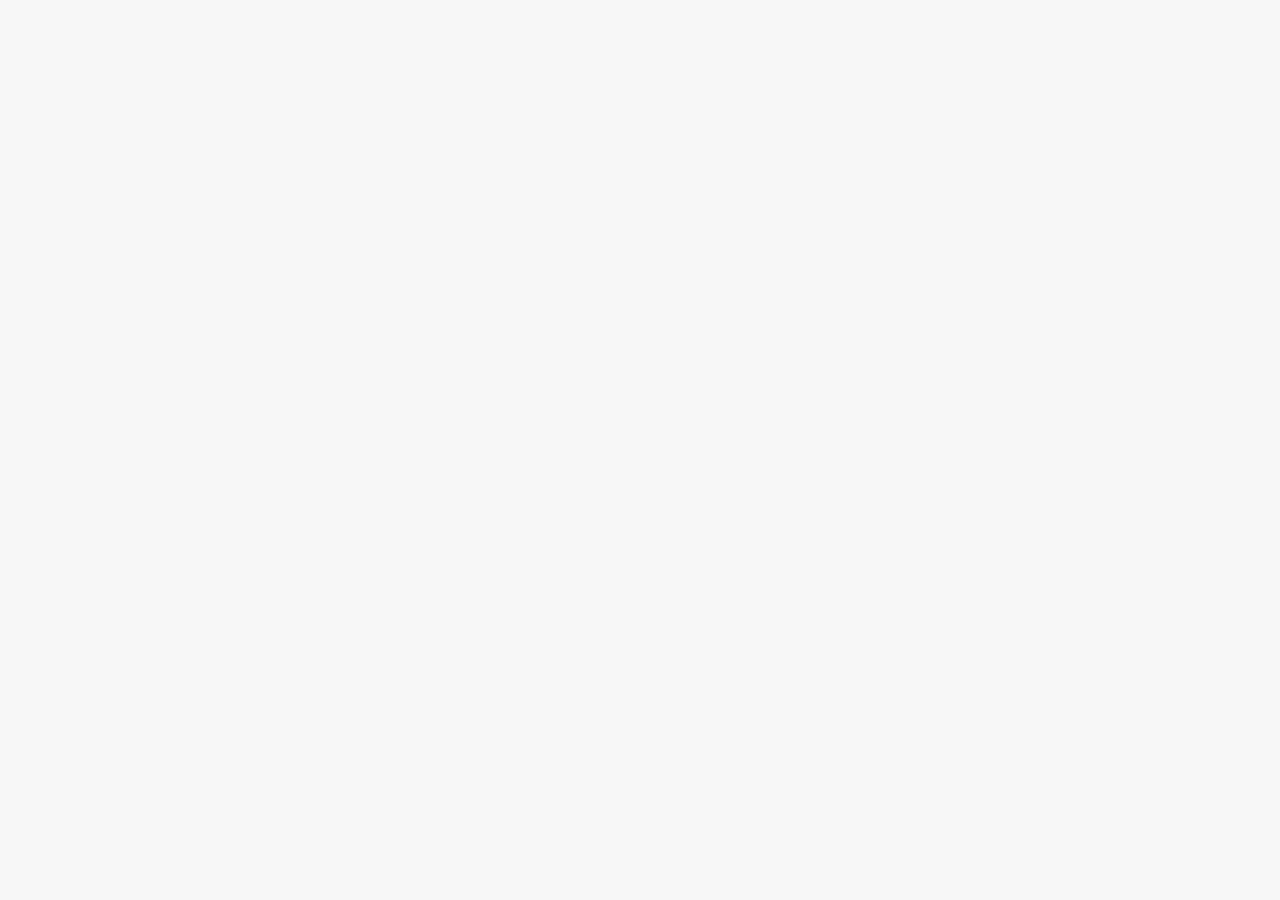
==== src/index.html @ e56fdf81 "architecture ready" ====
<!DOCTYPE html>
<html lang="en">
<head>
    <meta charset="UTF-8">
    <meta name="viewport" content="width=device-width, initial-scale=1.0">
    <title>Dino Enhanced</title>
    <link rel="stylesheet" href="styles/main.css">
</head>
<body>
    <div id="game-container">
        <!-- Main Game Canvas -->
        <canvas id="game-canvas"></canvas>

        <!-- UI Overlay -->
        <div id="ui-layer">
            <div id="score-container">
                <span id="score-label">HI <span id="hi-score">00000</span></span>
                <span id="current-score">00000</span>
            </div>

            <div id="native-ui-layer" class="native-ui">
                <div class="top-nav">
                    <a href="https://mail.google.com" class="nav-link">Gmail</a>
                    <a href="https://images.google.com" class="nav-link">Images</a>
                    <a href="https://myaccount.google.com/" class="profile-icon">
                        <span>R</span>
                    </a>
                </div>

                <div class="center-content">
                    <div class="logo">Google</div>
                    <form class="search-box" id="search-form" action="https://www.google.com/search" method="GET">
                        <div class="search-icon">
                            <svg focusable="false" xmlns="http://www.w3.org/2000/svg" viewBox="0 0 24 24"><path d="M15.5 14h-.79l-.28-.27A6.471 6.471 0 0 0 16 9.5 6.5 6.5 0 1 0 9.5 16c1.61 0 3.09-.59 4.23-1.57l.27.28v.79l5 4.99L20.49 19l-4.99-5zm-6 0C7.01 14 5 11.99 5 9.5S7.01 5 9.5 5 14 7.01 14 9.5 11.99 14 9.5 14z" fill="#9aa0a6"></path></svg>
                        </div>
                        <input type="text" name="q" id="search-input" autocomplete="off" placeholder="Search Google or type a URL">
                        <div class="mic-icon" title="Search by voice">
                            <svg focusable="false" viewBox="0 0 24 24" xmlns="http://www.w3.org/2000/svg"><path d="m12 15c1.66 0 3-1.31 3-2.97v-7.02c0-1.66-1.34-3.01-3-3.01s-3 1.34-3 3.01v7.02c0 1.66 1.34 2.97 3 2.97z" fill="#4285f4"></path><path d="m11 18.08h2v3.92h-2z" fill="#34a853"></path><path d="m7.05 16.87c-1.27-1.33-2.05-2.83-2.05-4.87h2c0 1.45.56 2.42 1.47 3.38v.32l-1.15 1.18z" fill="#f4b400"></path><path d="m12 16.93a4.97 5.25 0 0 1 -3.54 -1.55l-1.41 1.49c1.26 1.34 3.02 2.13 4.95 2.13 3.87 0 6.99-2.92 6.99-7h-1.99c0 2.92-2.24 4.93-5 4.93z" fill="#ea4335"></path></svg>
                        </div>
                        <div class="lens-icon" title="Search by image">
                            <svg focusable="false" viewBox="0 0 192 192" xmlns="http://www.w3.org/2000/svg"><rect fill="none" height="192" width="192"></rect><g><circle cx="144" cy="144" fill="#34a853" r="16"></circle><circle cx="96" cy="96" fill="#4285f4" r="24"></circle><path d="M60,112H48c-8.84,0-16-7.16-16-16V60h12v36c0,2.21,1.79,4,4,4h12V112z" fill="#ea4335"></path><path d="M144,48c8.84,0,16,7.16,16-16v32h-12V64c0-2.21-1.79-4-4-4h-32V48H144z" fill="#f4b400"></path><path d="M144,144h-32v12h32c8.84,0,16-7.16,16-16v-28h-12V144z" fill="#4285f4"></path><path d="M48,80H36V48c0-8.84,7.16-16,16-16h32v12H52c-2.21,0-4,1.79-4,4V80z" fill="#ea4335"></path></g></svg>
                        </div>
                    </form>
                    <div id="start-hint">Press <kbd>SPACE</kbd> to start the enhanced dino game</div>
                </div>
            </div>
            
            <div id="settings-button" title="Customize this page" class="customize-button">
                <svg xmlns="http://www.w3.org/2000/svg" viewBox="0 0 24 24" fill="currentColor"><path d="M3 17.25V21h3.75L17.81 9.94l-3.75-3.75L3 17.25zM20.71 7.04c.39-.39.39-1.02 0-1.41l-2.34-2.34c-.39-.39-1.02-.39-1.41 0l-1.83 1.83 3.75 3.75 1.83-1.83z"/></svg>
            </div>

            <div id="settings-panel" class="overlay-panel hidden">
                <h2>Settings</h2>
                <div class="setting-row">
                    <label>Theme</label>
                    <select id="theme-select">
                        <option value="classic">Classic</option>
                        <option value="cyberpunk">Cyberpunk</option>
                        <option value="nature">Nature</option>
                        <option value="space">Space</option>
                        <option value="dark">Dark</option>
                    </select>
                </div>
                <div class="setting-row">
                    <label>Particles</label>
                    <input type="checkbox" id="toggle-particles" checked>
                </div>
                <div class="setting-row">
                    <label>Music/SFX</label>
                    <input type="checkbox" id="toggle-audio" checked>
                </div>
                <div class="setting-row">
                    <label>Show FPS</label>
                    <input type="checkbox" id="toggle-fps">
                </div>
                <button id="close-settings">Close</button>
            </div>

            <div id="fps-counter" class="hidden">FPS: <span>60</span></div>
        </div>
    </div>

    <!-- Application Bootstrap -->
    <script type="module" src="main.js"></script>
</body>
</html>
---- src/styles/main.css ----
/* src/styles/main.css */
@import url('https://fonts.googleapis.com/css2?family=Inter:wght@400;600;900&display=swap');

:root {
    --bg-color: #f7f7f7;
    --text-color: #535353;
    --accent-color: #535353;
    --panel-bg: rgba(255, 255, 255, 0.8);
    --panel-border: rgba(200, 200, 200, 0.3);
}

* {
    box-sizing: border-box;
    margin: 0;
    padding: 0;
}

body {
    font-family: 'Inter', sans-serif;
    background-color: var(--bg-color);
    color: var(--text-color);
    overflow: hidden; /* Prevent scrolling */
    opacity: 0;
    transition: opacity 0.3s ease, background-color 0.5s ease, color 0.5s ease;
}

#game-container {
    position: relative;
    width: 100vw;
    height: 100vh;
    display: flex;
    justify-content: center;
    align-items: center;
}

canvas {
    position: absolute;
    top: 0;
    left: 0;
    width: 100%;
    height: 100%;
    display: block;
    z-index: 1;
    transition: filter 0.5s ease;
}

#game-canvas.blurred {
    filter: blur(6px);
}

#ui-layer {
    position: absolute;
    top: 0;
    left: 0;
    width: 100%;
    height: 100%;
    z-index: 10;
    pointer-events: none; /* Let clicks pass through to canvas when appropriate */
}

#score-container {
    position: absolute;
    top: 20px;
    right: 30px;
    font-size: 24px;
    font-weight: 600;
    letter-spacing: 2px;
    pointer-events: none;
    transition: opacity 0.3s ease;
}

#score-container.hidden {
    opacity: 0;
}

#score-label {
    margin-right: 15px;
    opacity: 0.7;
}

.overlay-panel {
    position: absolute;
    top: 50%;
    left: 50%;
    transform: translate(-50%, -50%);
    background: var(--panel-bg);
    backdrop-filter: blur(10px);
    -webkit-backdrop-filter: blur(10px);
    border: 1px solid var(--panel-border);
    border-radius: 16px;
    padding: 40px;
    text-align: center;
    pointer-events: auto;
    box-shadow: 0 10px 30px rgba(0, 0, 0, 0.1);
}

.overlay-panel.hidden {
    opacity: 0;
    pointer-events: none;
    transform: translate(-50%, -45%);
}

#start-hint {
    margin-top: 30px;
    font-size: 15px;
    opacity: 0.7;
    pointer-events: auto;
    color: var(--text-color);
}

kbd {
    display: inline-block;
    padding: 5px 10px;
    font-family: monospace;
    font-size: 16px;
    background: rgba(0, 0, 0, 0.05);
    border: 1px solid rgba(0, 0, 0, 0.1);
    border-radius: 6px;
    margin: 0 5px;
    box-shadow: 0 2px 0 rgba(0, 0, 0, 0.1);
}

/* Native UI Styles */
.native-ui {
    position: absolute;
    top: 0;
    left: 0;
    width: 100%;
    height: 100%;
    pointer-events: none;
    display: flex;
    flex-direction: column;
    align-items: center;
    justify-content: center;
    transition: opacity 0.3s ease;
    z-index: 5;
}

.native-ui.hidden {
    opacity: 0;
    pointer-events: none;
}

.top-nav {
    position: absolute;
    top: 20px;
    right: 20px;
    display: flex;
    align-items: center;
    gap: 15px;
    pointer-events: auto;
}

.nav-link {
    text-decoration: none;
    color: var(--text-color);
    font-size: 13px;
}

.nav-link:hover {
    text-decoration: underline;
}

.icon-link svg {
    width: 24px;
    height: 24px;
    fill: var(--text-color);
    opacity: 0.8;
}

.icon-link:hover svg {
    opacity: 1;
}

.profile-icon {
    width: 32px;
    height: 32px;
    background: #007bff;
    color: white;
    border-radius: 50%;
    display: flex;
    justify-content: center;
    align-items: center;
    text-decoration: none;
    font-weight: bold;
    font-size: 14px;
}

.center-content {
    display: flex;
    flex-direction: column;
    align-items: center;
    pointer-events: auto;
}

.logo {
    font-family: 'Product Sans', 'Inter', sans-serif;
    font-size: 88px;
    font-weight: 500;
    letter-spacing: -2px;
    margin-bottom: 30px;
    color: var(--text-color);
}

.search-box {
    display: flex;
    align-items: center;
    background: var(--panel-bg);
    border: 1px solid var(--panel-border);
    border-radius: 24px;
    width: 580px;
    height: 48px;
    padding: 0 15px;
    box-shadow: 0 1px 6px rgba(32, 33, 36, 0.1);
    transition: box-shadow 0.2s, background 0.2s;
}

.search-box:hover, .search-box:focus-within {
    box-shadow: 0 1px 6px rgba(32, 33, 36, 0.28);
    background: var(--panel-bg);
}

#search-input {
    flex-grow: 1;
    border: none;
    background: transparent;
    outline: none;
    font-size: 16px;
    padding: 0 10px;
    color: var(--text-color);
}

.search-icon svg {
    width: 20px;
    height: 20px;
    margin-top: 4px;
}

.mic-icon svg, .lens-icon svg {
    width: 24px;
    height: 24px;
    cursor: pointer;
    margin-left: 15px;
}

.customize-button {
    position: absolute;
    bottom: 20px;
    right: 20px;
    width: 36px;
    height: 36px;
    background: var(--panel-bg);
    border: 1px solid var(--panel-border);
    border-radius: 50%;
    display: flex;
    justify-content: center;
    align-items: center;
    cursor: pointer;
    pointer-events: auto;
    transition: transform 0.2s, background 0.2s;
    z-index: 10;
}

.customize-button svg {
    width: 18px;
    height: 18px;
    fill: var(--text-color);
}

.customize-button:hover {
    background: var(--bg-color);
    transform: scale(1.1);
}

#settings-panel.overlay-panel {
    min-width: 300px;
    top: auto;
    left: auto;
    bottom: 70px;
    right: 20px;
    transform: none;
    transform-origin: bottom right;
}

#settings-panel.overlay-panel.hidden {
    transform: scale(0.9);
}

#settings-panel h2 {
    margin-bottom: 20px;
}

.setting-row {
    display: flex;
    justify-content: space-between;
    align-items: center;
    margin-bottom: 15px;
    font-size: 16px;
}

select, button {
    padding: 8px 12px;
    font-family: inherit;
    font-size: 14px;
    border-radius: 6px;
    border: 1px solid var(--panel-border);
    background: rgba(255, 255, 255, 0.5);
    cursor: pointer;
}

button {
    margin-top: 15px;
    width: 100%;
    font-weight: 600;
    background: var(--text-color);
    color: var(--bg-color);
    border: none;
    transition: transform 0.1s;
}

button:active {
    transform: scale(0.98);
}

#fps-counter {
    position: absolute;
    top: 20px;
    left: 20px;
    font-family: monospace;
    font-size: 14px;
    font-weight: bold;
    color: var(--text-color);
    background: var(--panel-bg);
    padding: 6px 10px;
    border-radius: 6px;
    border: 1px solid var(--panel-border);
    box-shadow: 0 2px 8px rgba(0, 0, 0, 0.1);
    z-index: 20;
    pointer-events: auto;
}

#fps-counter.hidden {
    display: none;
}
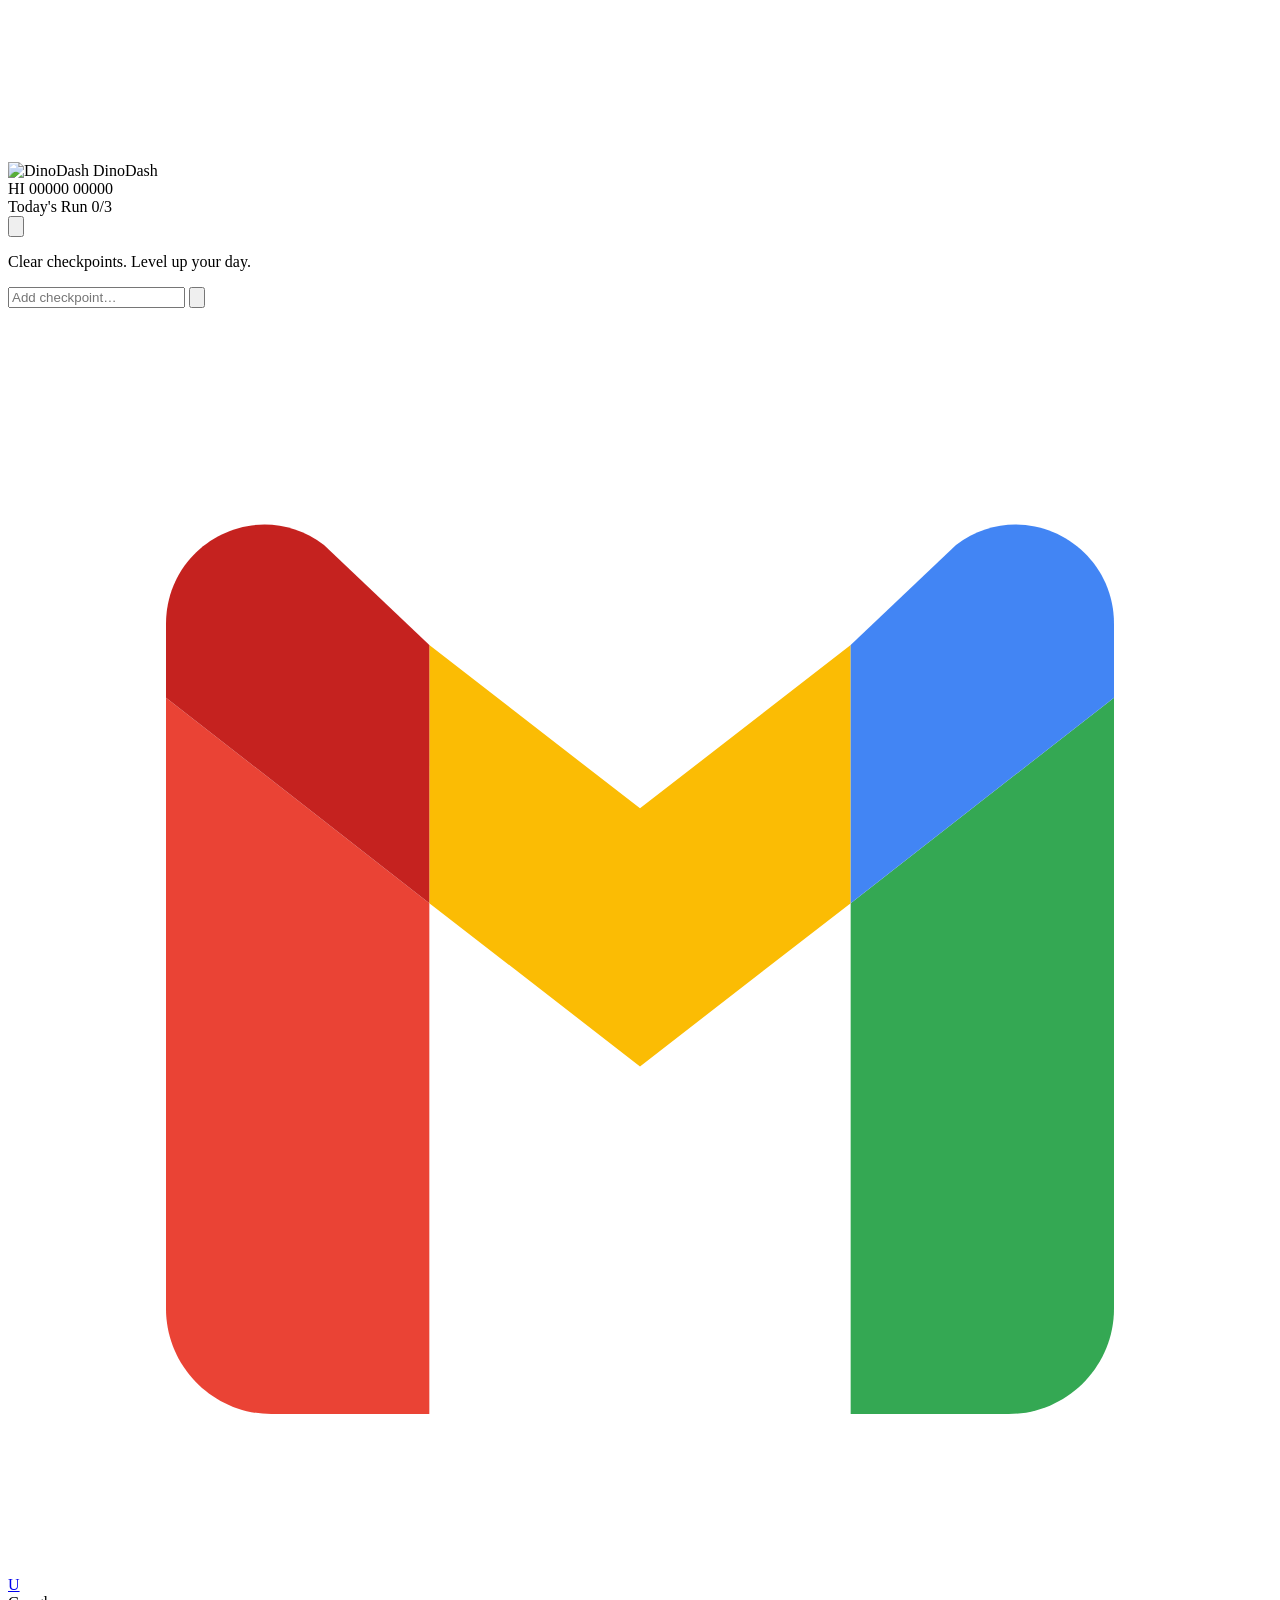
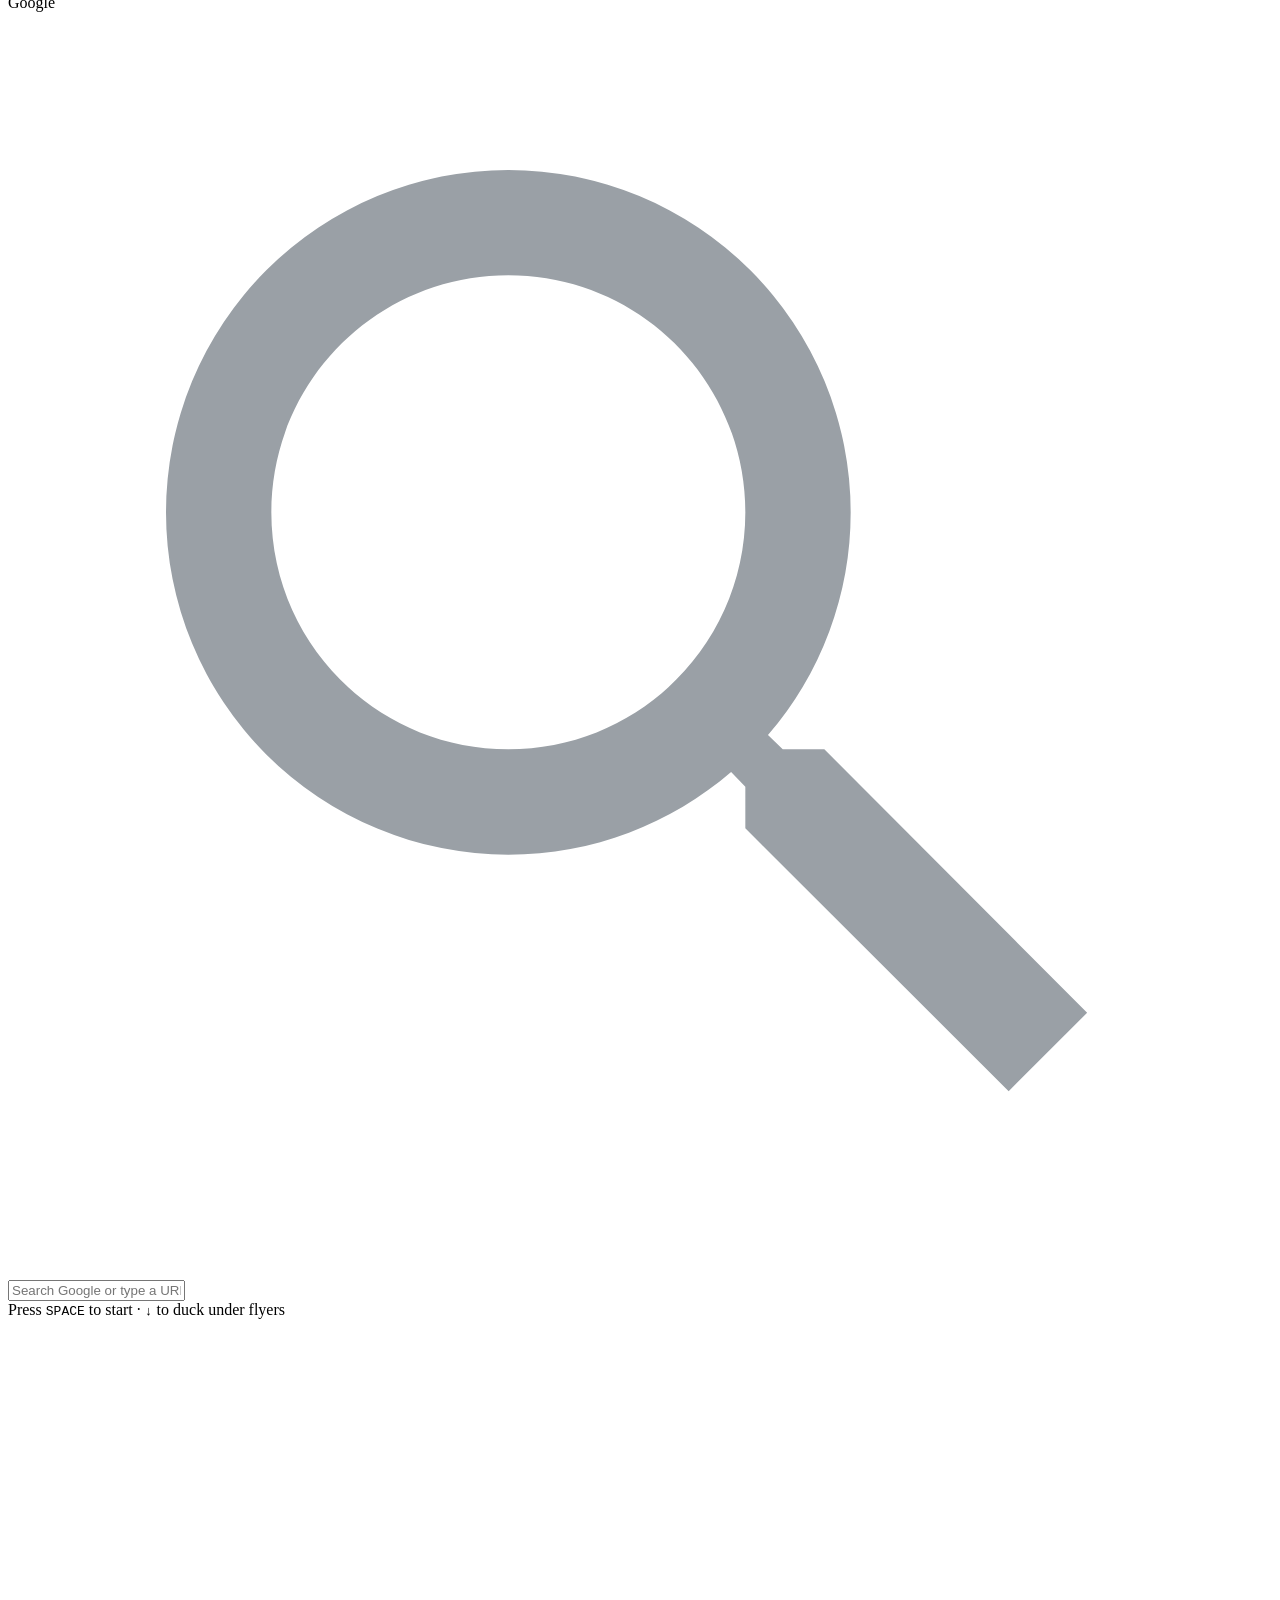
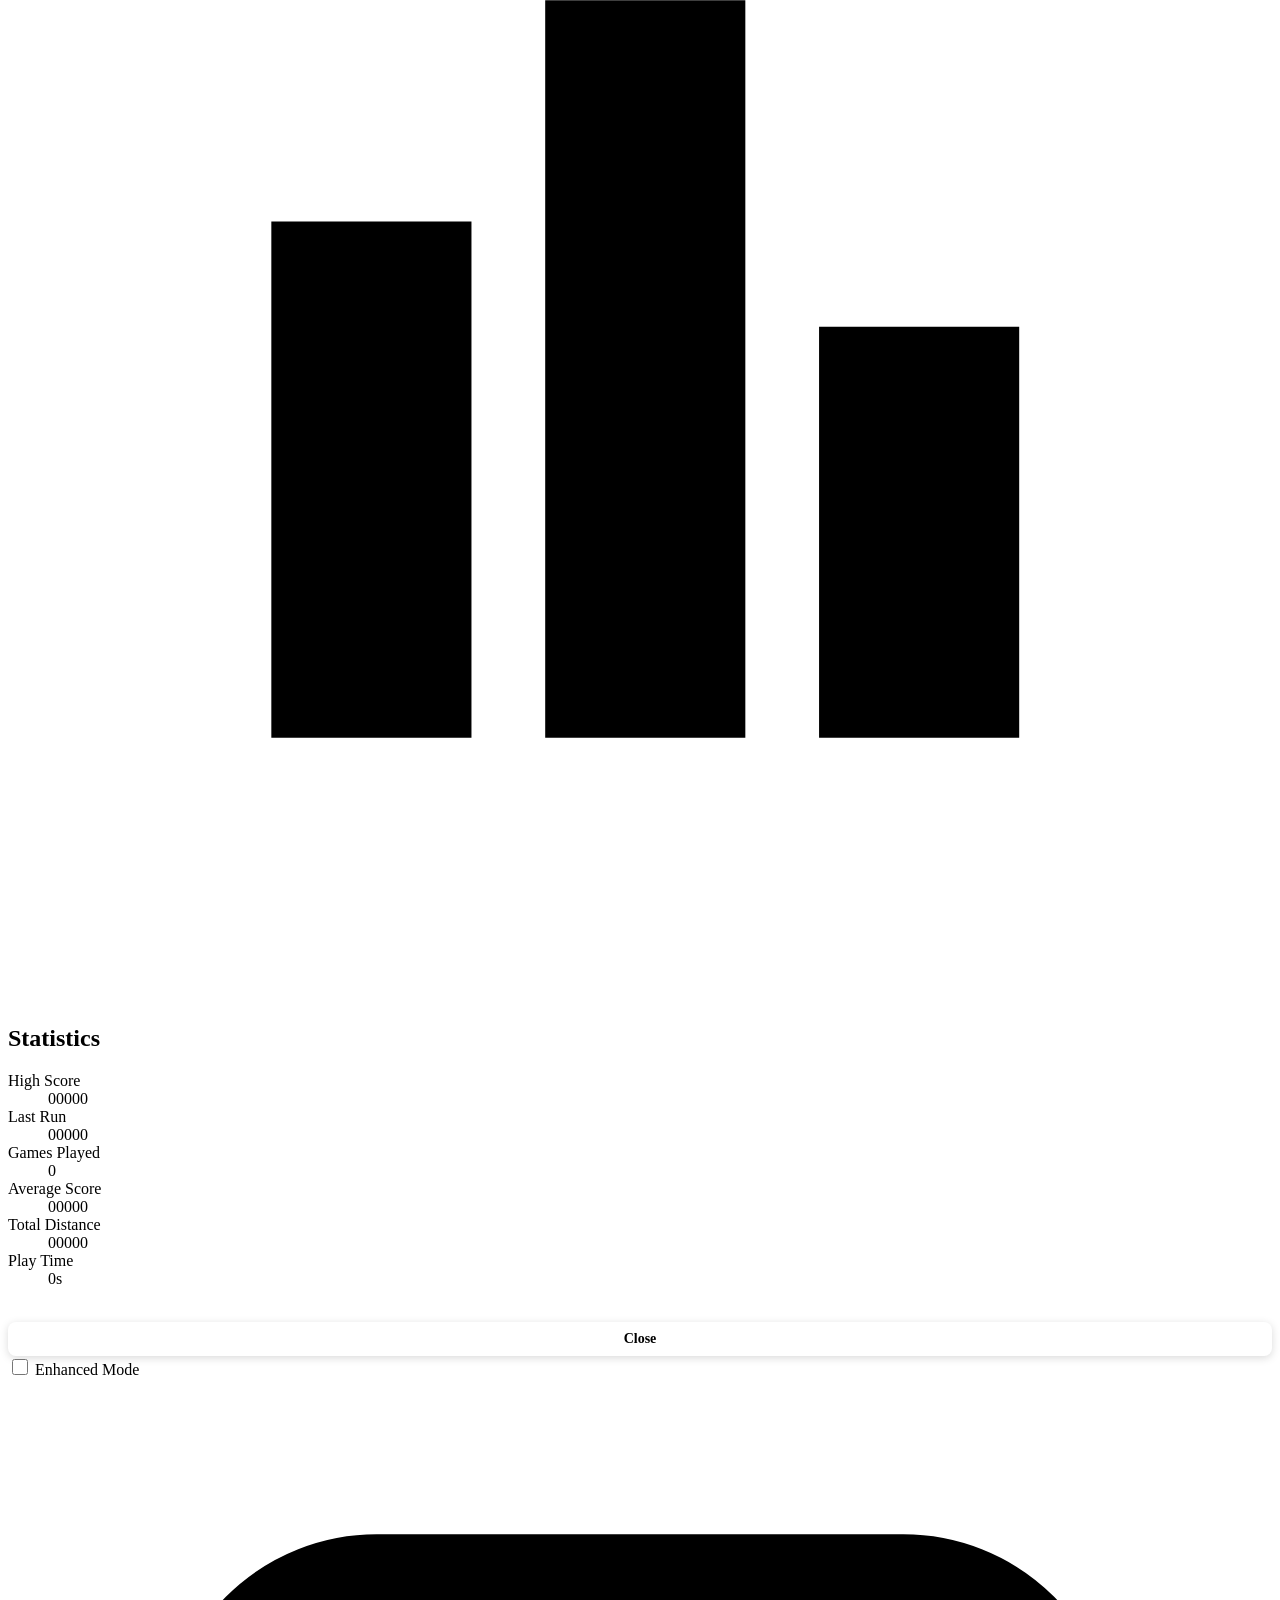
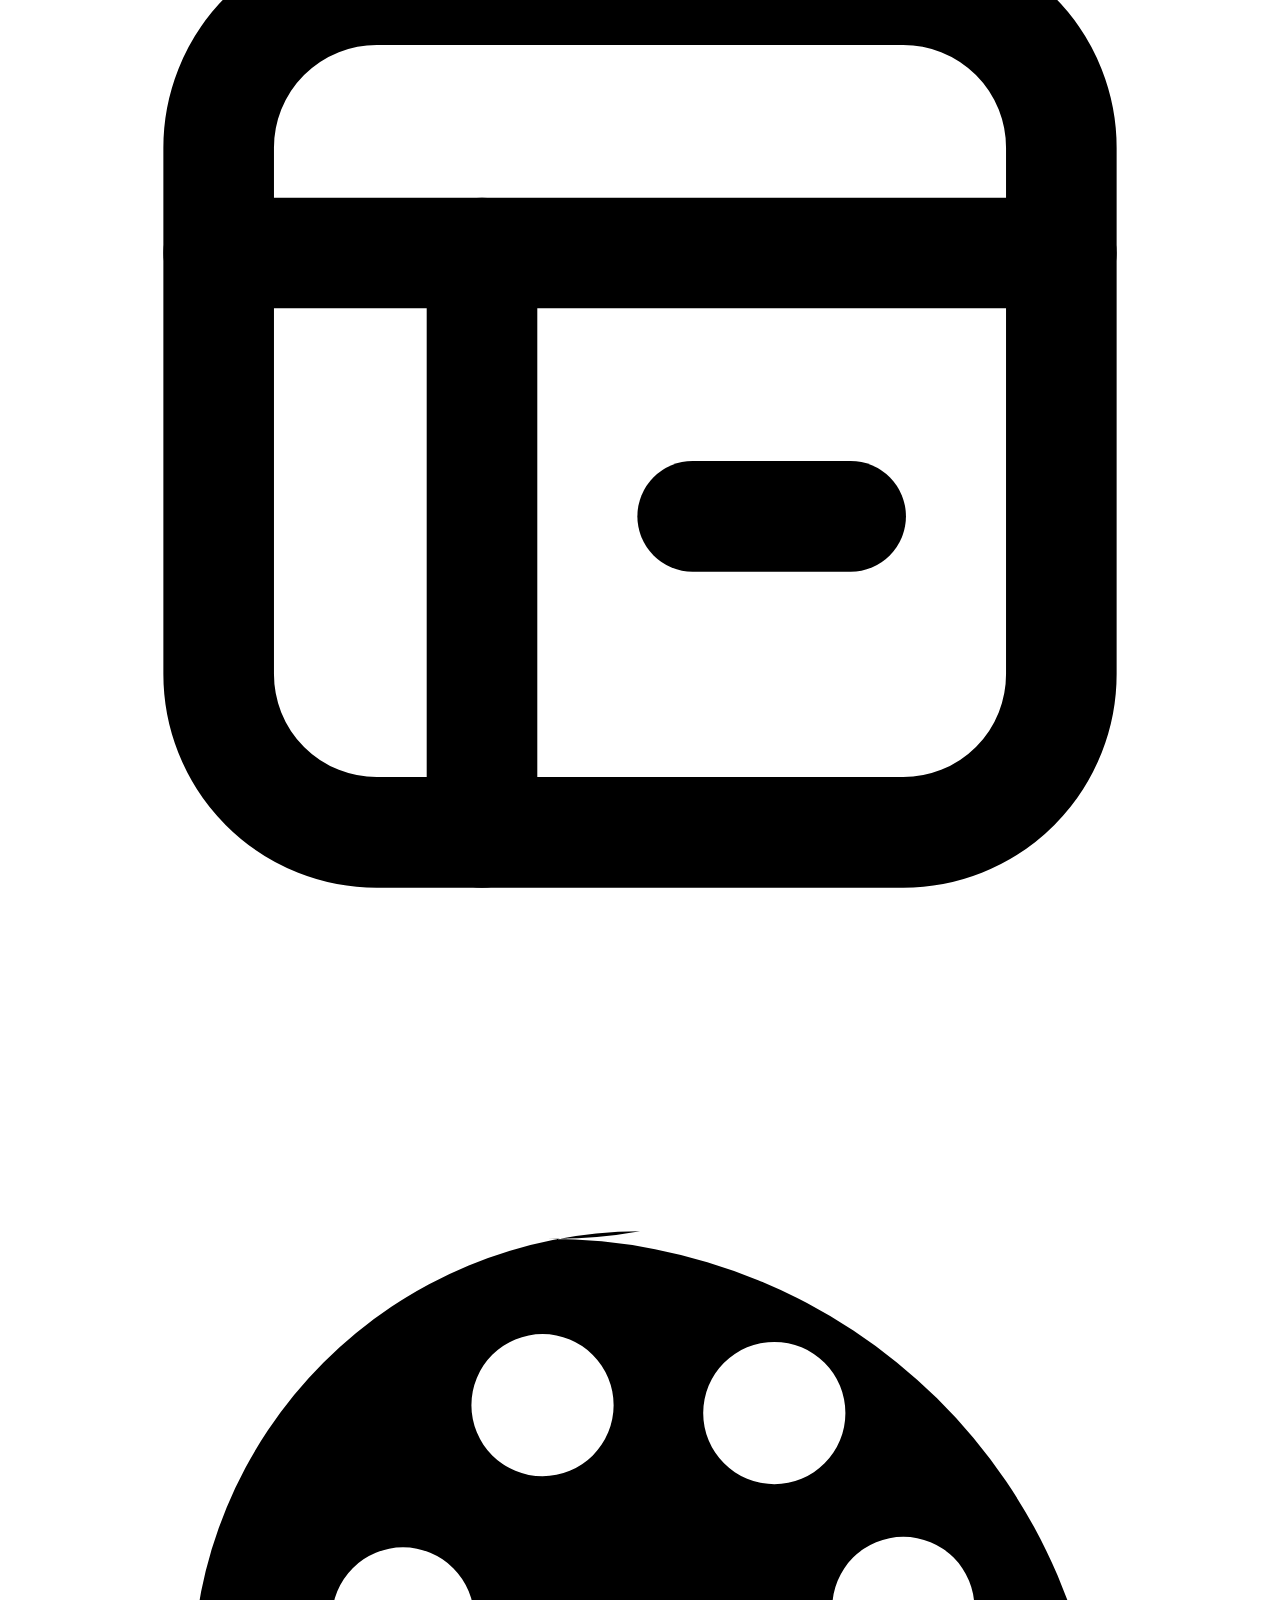
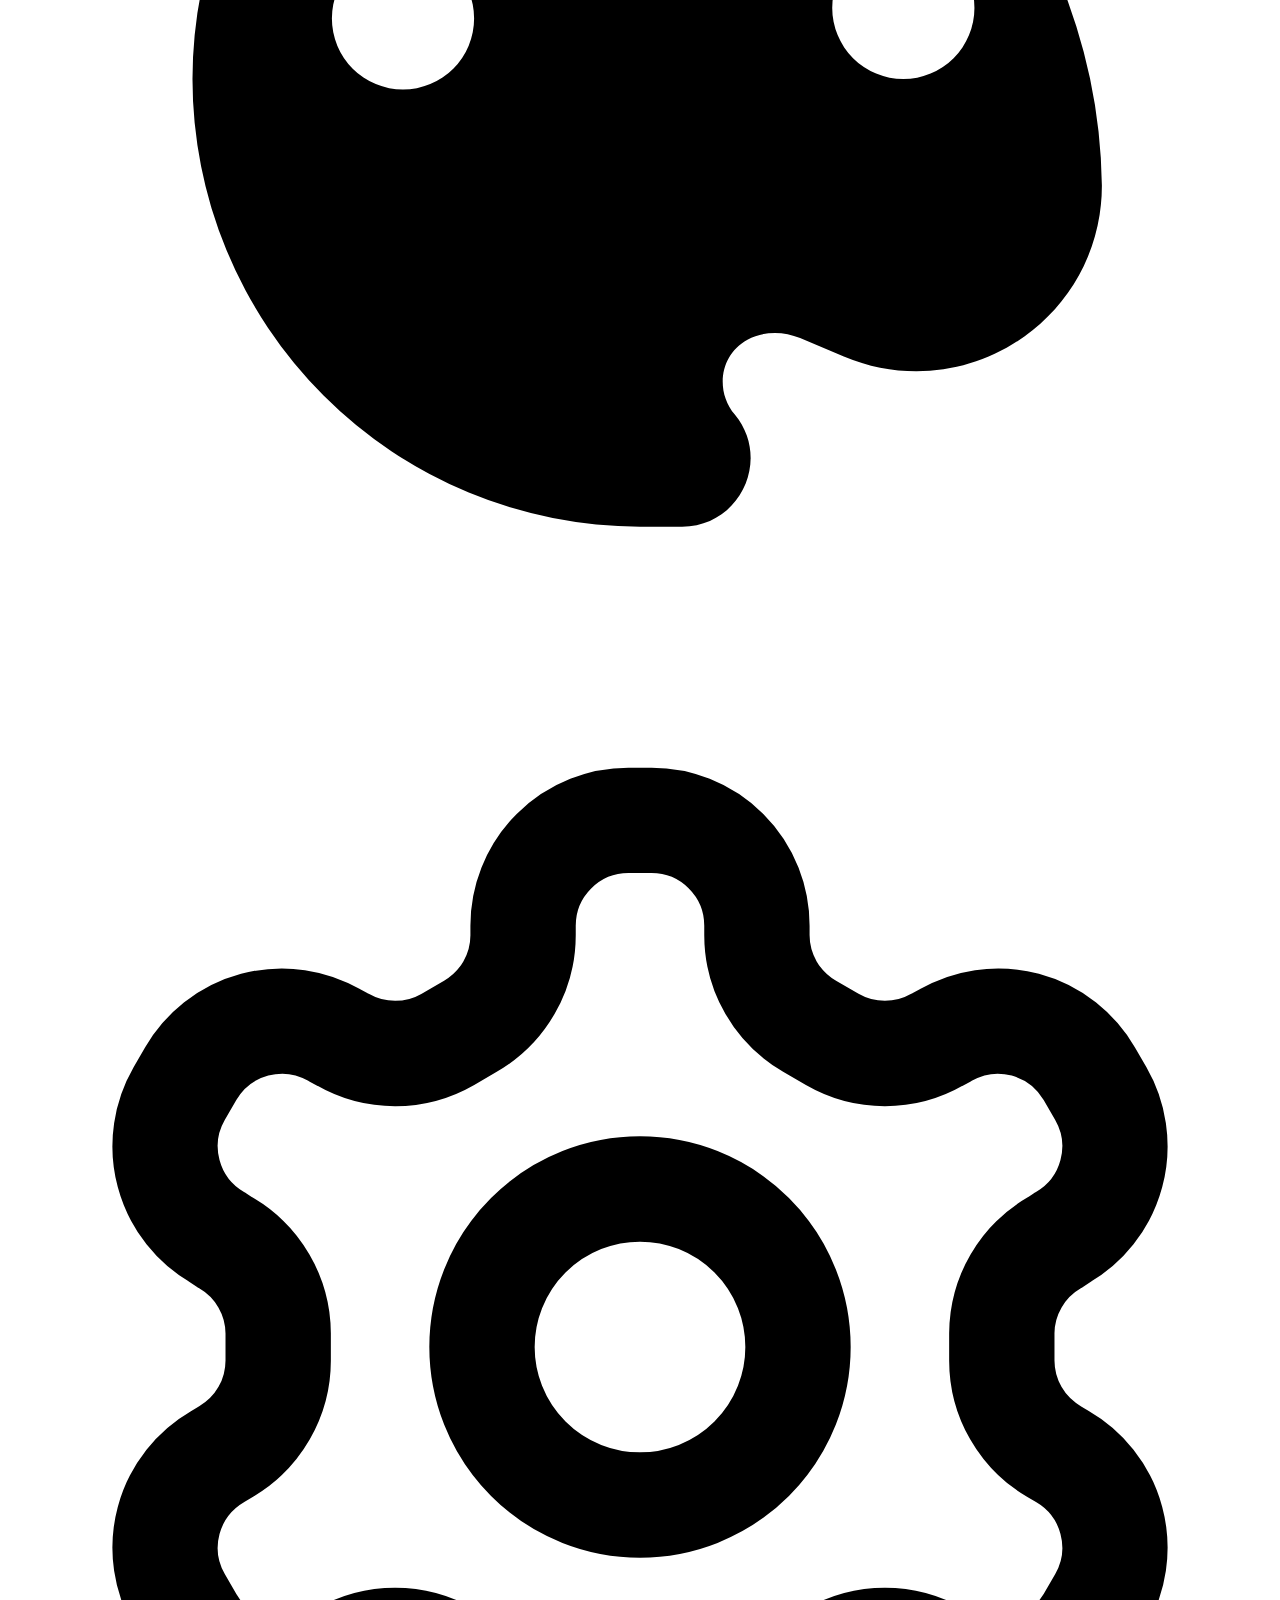
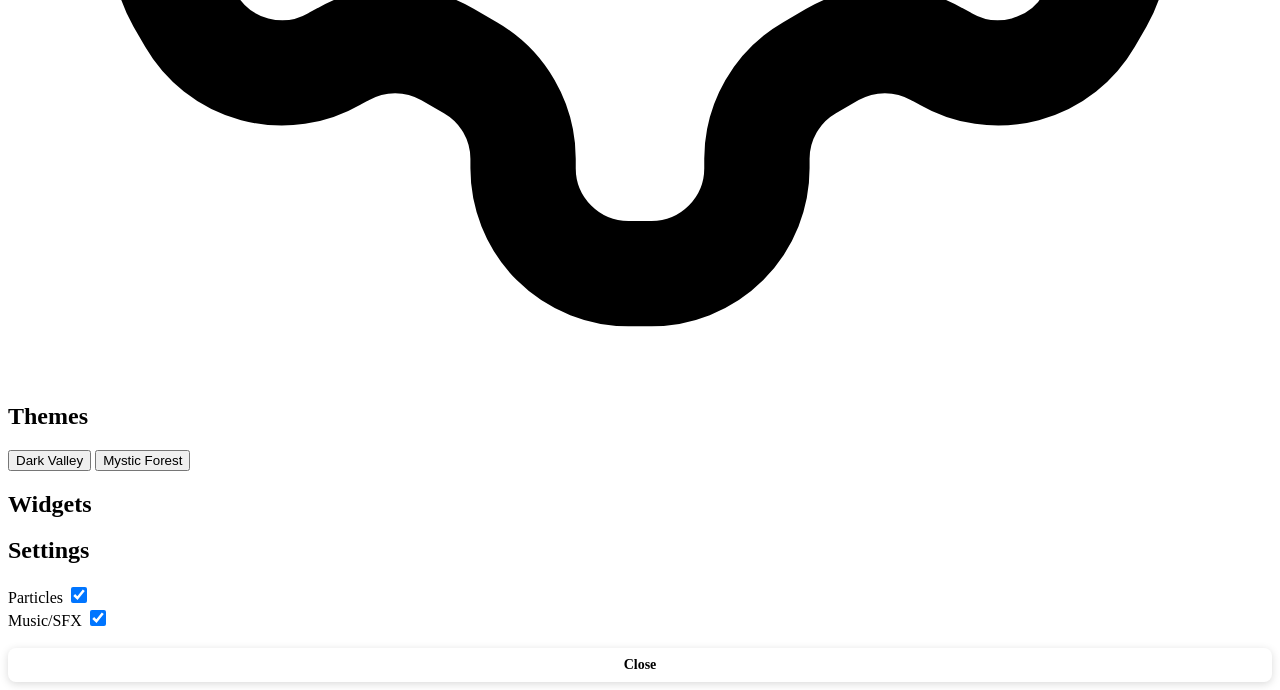
==== commit ee552cea: "favourite link widget added" ====
--- a/src/index.html
+++ b/src/index.html
@@ -3,27 +3,72 @@
 <head>
     <meta charset="UTF-8">
     <meta name="viewport" content="width=device-width, initial-scale=1.0">
-    <title>Dino Enhanced</title>
+    <title>New Tab</title>
+    <link rel="icon" type="image/webp" href="../assets/brand/logo-dark.webp">
     <link rel="stylesheet" href="styles/main.css">
 </head>
-<body>
+<body data-theme="dark">
     <div id="game-container">
         <!-- Main Game Canvas -->
         <canvas id="game-canvas"></canvas>
 
         <!-- UI Overlay -->
         <div id="ui-layer">
+            <div id="newtab-brand" class="newtab-brand" aria-label="DinoDash">
+                <img class="newtab-brand__logo brand-logo"
+                    src="../assets/brand/logo-dark.webp"
+                    alt="DinoDash" width="32" height="32" decoding="async">
+                <span class="newtab-brand__text">DinoDash</span>
+            </div>
+
             <div id="score-container">
                 <span id="score-label">HI <span id="hi-score">00000</span></span>
                 <span id="current-score">00000</span>
             </div>
 
+            <aside id="daily-quests-widget" class="daily-quests" data-widget="dailyQuests" aria-label="Today's Run">
+                <header class="daily-quests__header">
+                    <div class="daily-quests__heading">
+                        <span class="daily-quests__title">Today's Run</span>
+                        <span class="daily-quests__progress" id="quests-progress">0/3</span>
+                    </div>
+                    <button type="button" id="quests-collapse-toggle" class="daily-quests__collapse" data-tooltip="Collapse run" aria-expanded="true" aria-controls="daily-quests-body">
+                        <svg class="daily-quests__chevron" xmlns="http://www.w3.org/2000/svg" viewBox="0 0 24 24" fill="none" stroke="currentColor" stroke-width="2.25" stroke-linecap="round" stroke-linejoin="round" aria-hidden="true">
+                            <polyline points="6 9 12 15 18 9"/>
+                        </svg>
+                    </button>
+                </header>
+                <div id="daily-quests-body" class="daily-quests__body">
+                    <div class="daily-quests__track" aria-hidden="true">
+                        <div class="daily-quests__track-fill" id="quests-xp-fill"></div>
+                    </div>
+                    <p class="daily-quests__tagline">Clear checkpoints. Level up your day.</p>
+                    <ul id="quests-list" class="daily-quests__list"></ul>
+                    <form id="quests-add-form" class="daily-quests__add">
+                        <input type="text" id="quests-add-input" class="daily-quests__input" placeholder="Add checkpoint…" maxlength="64" autocomplete="off">
+                        <button type="submit" class="daily-quests__add-btn" data-tooltip="Add checkpoint" aria-label="Add checkpoint">
+                            <svg xmlns="http://www.w3.org/2000/svg" viewBox="0 0 24 24" fill="none" stroke="currentColor" stroke-width="2.25" stroke-linecap="round" aria-hidden="true">
+                                <line x1="12" y1="5" x2="12" y2="19"/>
+                                <line x1="5" y1="12" x2="19" y2="12"/>
+                            </svg>
+                        </button>
+                    </form>
+                </div>
+            </aside>
+
             <div id="native-ui-layer" class="native-ui">
                 <div class="top-nav">
-                    <a href="https://mail.google.com" class="nav-link">Gmail</a>
-                    <a href="https://images.google.com" class="nav-link">Images</a>
-                    <a href="https://myaccount.google.com/" class="profile-icon">
-                        <span>R</span>
+                    <a href="https://mail.google.com" class="nav-link nav-link--icon" aria-label="Gmail" data-tooltip="Gmail">
+                        <svg class="gmail-icon" xmlns="http://www.w3.org/2000/svg" viewBox="0 0 48 48" aria-hidden="true">
+                            <path fill="#ea4335" d="M6 14.8V38c0 2.2 1.8 4 4 4h6V22.6L6 14.8z"/>
+                            <path fill="#34a853" d="M32 42h6c2.2 0 4-1.8 4-4V14.8l-10 7.8V42z"/>
+                            <path fill="#fbbc04" d="M32 22.6 24 28.8 16 22.6v-9.8l8 6.2 8-6.2v9.8z"/>
+                            <path fill="#4285f4" d="M42 14.8V12c0-3.1-3.5-4.9-6-3l-4 3.8v9.8l10-7.8z"/>
+                            <path fill="#c5221f" d="M6 14.8V12c0-3.1 3.5-4.9 6-3l4 3.8v9.8L6 14.8z"/>
+                        </svg>
+                    </a>
+                    <a href="https://myaccount.google.com/" id="profile-icon" class="profile-icon" aria-label="User profile" data-tooltip="User">
+                        <span id="profile-initial">U</span>
                     </a>
                 </div>
 
@@ -34,33 +79,145 @@
                             <svg focusable="false" xmlns="http://www.w3.org/2000/svg" viewBox="0 0 24 24"><path d="M15.5 14h-.79l-.28-.27A6.471 6.471 0 0 0 16 9.5 6.5 6.5 0 1 0 9.5 16c1.61 0 3.09-.59 4.23-1.57l.27.28v.79l5 4.99L20.49 19l-4.99-5zm-6 0C7.01 14 5 11.99 5 9.5S7.01 5 9.5 5 14 7.01 14 9.5 11.99 14 9.5 14z" fill="#9aa0a6"></path></svg>
                         </div>
                         <input type="text" name="q" id="search-input" autocomplete="off" placeholder="Search Google or type a URL">
-                        <div class="mic-icon" title="Search by voice">
-                            <svg focusable="false" viewBox="0 0 24 24" xmlns="http://www.w3.org/2000/svg"><path d="m12 15c1.66 0 3-1.31 3-2.97v-7.02c0-1.66-1.34-3.01-3-3.01s-3 1.34-3 3.01v7.02c0 1.66 1.34 2.97 3 2.97z" fill="#4285f4"></path><path d="m11 18.08h2v3.92h-2z" fill="#34a853"></path><path d="m7.05 16.87c-1.27-1.33-2.05-2.83-2.05-4.87h2c0 1.45.56 2.42 1.47 3.38v.32l-1.15 1.18z" fill="#f4b400"></path><path d="m12 16.93a4.97 5.25 0 0 1 -3.54 -1.55l-1.41 1.49c1.26 1.34 3.02 2.13 4.95 2.13 3.87 0 6.99-2.92 6.99-7h-1.99c0 2.92-2.24 4.93-5 4.93z" fill="#ea4335"></path></svg>
+                    </form>
+                    <div id="start-hint">Press <kbd>SPACE</kbd> to start · <kbd>↓</kbd> to duck under flyers</div>
+                </div>
+            </div>
+            
+            <div id="bottom-left-bar" class="bottom-left-bar">
+                <div id="favourite-links-widget" class="favourite-links-widget" data-widget="favouriteLinks">
+                    <div id="favourite-links-button" data-tooltip="Favourite Links" data-tooltip-position="top-start" class="customize-button favourite-links-button" tabindex="0" role="button" aria-expanded="false" aria-controls="favourite-links-panel">
+                        <svg xmlns="http://www.w3.org/2000/svg" viewBox="0 0 24 24" fill="currentColor" aria-hidden="true">
+                            <path d="M5 4.5A2.5 2.5 0 0 1 7.5 2h9A2.5 2.5 0 0 1 19 4.5v16.1a1 1 0 0 1-1.55.83L12 17.79l-5.45 3.64A1 1 0 0 1 5 20.6V4.5Z"/>
+                        </svg>
+                    </div>
+                    <section id="favourite-links-panel" class="favourite-links-panel overlay-panel hidden" aria-label="Favourite Links">
+                        <header class="favourite-links__header">
+                            <div>
+                                <h2 class="favourite-links__title">Favourite Links</h2>
+                                <p class="favourite-links__subtitle">Fast folders for your daily web.</p>
+                            </div>
+                            <button type="button" id="favourite-links-close" class="favourite-links__icon-btn" data-tooltip="Close links" aria-label="Close links">
+                                <svg xmlns="http://www.w3.org/2000/svg" viewBox="0 0 24 24" fill="none" stroke="currentColor" stroke-width="2.25" stroke-linecap="round" aria-hidden="true">
+                                    <line x1="18" y1="6" x2="6" y2="18"/>
+                                    <line x1="6" y1="6" x2="18" y2="18"/>
+                                </svg>
+                            </button>
+                        </header>
+                        <div class="favourite-links__forms">
+                            <form id="favourite-folder-form" class="favourite-links__form">
+                                <input id="favourite-folder-name" type="text" maxlength="28" placeholder="New folder" autocomplete="off" aria-label="New folder name">
+                                <button type="submit" class="favourite-links__action-btn" data-tooltip="Add folder" aria-label="Add folder">
+                                    <svg xmlns="http://www.w3.org/2000/svg" viewBox="0 0 24 24" fill="none" stroke="currentColor" stroke-width="2.5" stroke-linecap="round" aria-hidden="true">
+                                        <line x1="12" y1="5" x2="12" y2="19"></line>
+                                        <line x1="5" y1="12" x2="19" y2="12"></line>
+                                    </svg>
+                                </button>
+                            </form>
+                            <form id="favourite-link-form" class="favourite-links__form favourite-links__form--link">
+                                <input id="favourite-link-title" type="text" maxlength="40" placeholder="Name" autocomplete="off" aria-label="Link name">
+                                <input id="favourite-link-url" type="text" inputmode="url" placeholder="https://example.com" autocomplete="off" aria-label="Link URL">
+                                <select id="favourite-link-folder" aria-label="Link folder"></select>
+                                <button type="submit" class="favourite-links__action-btn" data-tooltip="Add link" aria-label="Add link">
+                                    <svg xmlns="http://www.w3.org/2000/svg" viewBox="0 0 24 24" fill="none" stroke="currentColor" stroke-width="2.5" stroke-linecap="round" aria-hidden="true">
+                                        <line x1="12" y1="5" x2="12" y2="19"></line>
+                                        <line x1="5" y1="12" x2="19" y2="12"></line>
+                                    </svg>
+                                </button>
+                            </form>
                         </div>
-                        <div class="lens-icon" title="Search by image">
-                            <svg focusable="false" viewBox="0 0 192 192" xmlns="http://www.w3.org/2000/svg"><rect fill="none" height="192" width="192"></rect><g><circle cx="144" cy="144" fill="#34a853" r="16"></circle><circle cx="96" cy="96" fill="#4285f4" r="24"></circle><path d="M60,112H48c-8.84,0-16-7.16-16-16V60h12v36c0,2.21,1.79,4,4,4h12V112z" fill="#ea4335"></path><path d="M144,48c8.84,0,16,7.16,16-16v32h-12V64c0-2.21-1.79-4-4-4h-32V48H144z" fill="#f4b400"></path><path d="M144,144h-32v12h32c8.84,0,16-7.16,16-16v-28h-12V144z" fill="#4285f4"></path><path d="M48,80H36V48c0-8.84,7.16-16,16-16h32v12H52c-2.21,0-4,1.79-4,4V80z" fill="#ea4335"></path></g></svg>
-                        </div>
-                    </form>
-                    <div id="start-hint">Press <kbd>SPACE</kbd> to start the enhanced dino game</div>
+                        <div id="favourite-links-folders" class="favourite-links__folders" aria-live="polite"></div>
+                    </section>
+                </div>
+                <div id="statistics-widget" class="statistics-widget" data-widget="gameStats">
+                    <div id="stats-button" data-tooltip="Game statistics" data-tooltip-position="top-start" class="customize-button stats-button" tabindex="0" role="button" aria-expanded="false" aria-controls="game-stats-panel">
+                        <svg xmlns="http://www.w3.org/2000/svg" viewBox="0 0 24 24" fill="currentColor" aria-hidden="true">
+                            <path d="M5 9.2h3.8V19H5V9.2zM10.2 5h3.8v14h-3.8V5zm5.2 6.2h3.8V19h-3.8v-7.8z"/>
+                        </svg>
+                    </div>
+                    <div id="game-stats-panel" class="game-stats-panel overlay-panel hidden" aria-label="Game statistics">
+                        <h2 class="game-stats__title">Statistics</h2>
+                        <dl class="game-stats__grid">
+                            <div class="game-stats__item">
+                                <dt class="game-stats__label">High Score</dt>
+                                <dd class="game-stats__value" id="stat-hi-score">00000</dd>
+                            </div>
+                            <div class="game-stats__item">
+                                <dt class="game-stats__label">Last Run</dt>
+                                <dd class="game-stats__value" id="stat-last-score">00000</dd>
+                            </div>
+                            <div class="game-stats__item">
+                                <dt class="game-stats__label">Games Played</dt>
+                                <dd class="game-stats__value" id="stat-games-played">0</dd>
+                            </div>
+                            <div class="game-stats__item">
+                                <dt class="game-stats__label">Average Score</dt>
+                                <dd class="game-stats__value" id="stat-avg-score">00000</dd>
+                            </div>
+                            <div class="game-stats__item">
+                                <dt class="game-stats__label">Total Distance</dt>
+                                <dd class="game-stats__value" id="stat-total-distance">00000</dd>
+                            </div>
+                            <div class="game-stats__item">
+                                <dt class="game-stats__label">Play Time</dt>
+                                <dd class="game-stats__value game-stats__value--time" id="stat-play-time">0s</dd>
+                            </div>
+                        </dl>
+                        <button id="close-stats">Close</button>
+                    </div>
+                </div>
+                <div id="enhancement-toggle-widget" class="enhancement-toggle-container" data-widget="enhancedModeToggle">
+                    <label class="ui-switch">
+                        <input type="checkbox" id="main-ui-enhancement-toggle">
+                        <span class="ui-slider"></span>
+                    </label>
+                    <span class="ui-switch-label">Enhanced Mode</span>
                 </div>
             </div>
             
-            <div id="settings-button" title="Customize this page" class="customize-button">
-                <svg xmlns="http://www.w3.org/2000/svg" viewBox="0 0 24 24" fill="currentColor"><path d="M3 17.25V21h3.75L17.81 9.94l-3.75-3.75L3 17.25zM20.71 7.04c.39-.39.39-1.02 0-1.41l-2.34-2.34c-.39-.39-1.02-.39-1.41 0l-1.83 1.83 3.75 3.75 1.83-1.83z"/></svg>
+            <div id="widget-button" data-tooltip="Widgets" data-tooltip-position="left" class="customize-button floating-tool-button floating-tool-button--widgets" role="button" tabindex="0" aria-expanded="false" aria-controls="widget-panel">
+                <svg xmlns="http://www.w3.org/2000/svg" viewBox="0 0 24 24" fill="none" stroke="currentColor" stroke-width="2.1" stroke-linecap="round" stroke-linejoin="round" aria-hidden="true">
+                    <rect x="4" y="4" width="16" height="16" rx="3"/>
+                    <path d="M4 9h16"/>
+                    <path d="M9 9v11"/>
+                    <path d="M13 14h3"/>
+                </svg>
+            </div>
+
+            <div id="theme-button" data-tooltip="Themes" data-tooltip-position="left" class="customize-button floating-tool-button floating-tool-button--theme" role="button" tabindex="0" aria-expanded="false" aria-controls="theme-panel">
+                <svg xmlns="http://www.w3.org/2000/svg" viewBox="0 0 24 24" fill="currentColor" aria-hidden="true">
+                    <path d="M12 3.5a8.5 8.5 0 0 0 0 17h.8c1.1 0 1.7-1.28 1-2.13-.38-.45-.28-1.14.24-1.42.3-.16.67-.17 1-.03l.83.35c2.33.98 4.9-.72 4.9-3.25A10.52 10.52 0 0 0 10.25 3.64 8.9 8.9 0 0 0 12 3.5ZM7.5 12.2a1.35 1.35 0 1 1 0-2.7 1.35 1.35 0 0 1 0 2.7Zm2.65-4.05a1.35 1.35 0 1 1 0-2.7 1.35 1.35 0 0 1 0 2.7Zm4.4.15a1.35 1.35 0 1 1 0-2.7 1.35 1.35 0 0 1 0 2.7Zm2.45 3.7a1.35 1.35 0 1 1 0-2.7 1.35 1.35 0 0 1 0 2.7Z"/>
+                </svg>
+            </div>
+
+            <div id="settings-button" data-tooltip="Settings" data-tooltip-position="left" class="customize-button floating-tool-button floating-tool-button--settings" role="button" tabindex="0" aria-expanded="false" aria-controls="settings-panel">
+                <svg xmlns="http://www.w3.org/2000/svg" viewBox="0 0 24 24" fill="none" stroke="currentColor" stroke-width="2" stroke-linecap="round" stroke-linejoin="round" aria-hidden="true">
+                    <path d="M12.22 2h-.44a2 2 0 0 0-2 2v.18a2 2 0 0 1-1 1.73l-.43.25a2 2 0 0 1-2 0l-.15-.08a2 2 0 0 0-2.73.73l-.22.38a2 2 0 0 0 .73 2.73l.15.1a2 2 0 0 1 1 1.72v.51a2 2 0 0 1-1 1.74l-.15.09a2 2 0 0 0-.73 2.73l.22.38a2 2 0 0 0 2.73.73l.15-.08a2 2 0 0 1 2 0l.43.25a2 2 0 0 1 1 1.73V20a2 2 0 0 0 2 2h.44a2 2 0 0 0 2-2v-.18a2 2 0 0 1 1-1.73l.43-.25a2 2 0 0 1 2 0l.15.08a2 2 0 0 0 2.73-.73l.22-.38a2 2 0 0 0-.73-2.73l-.15-.09a2 2 0 0 1-1-1.74v-.51a2 2 0 0 1 1-1.72l.15-.1a2 2 0 0 0 .73-2.73l-.22-.38a2 2 0 0 0-2.73-.73l-.15.08a2 2 0 0 1-2 0l-.43-.25a2 2 0 0 1-1-1.73V4a2 2 0 0 0-2-2Z"/>
+                    <circle cx="12" cy="12" r="3"/>
+                </svg>
+            </div>
+
+            <div id="theme-panel" class="overlay-panel hidden" aria-label="Themes">
+                <h2 class="settings-panel__title">Themes</h2>
+                <div class="theme-card-grid" role="list">
+                    <button type="button" class="theme-card" data-theme-key="dark" role="listitem">
+                        <span class="theme-card__thumb" style="background-image: url('../assets/themes/dark/background.webp');"></span>
+                        <span class="theme-card__name">Dark Valley</span>
+                    </button>
+                    <button type="button" class="theme-card" data-theme-key="mysticForest" role="listitem">
+                        <span class="theme-card__thumb" style="background-image: url('../assets/themes/mystic-forest/background.webp');"></span>
+                        <span class="theme-card__name">Mystic Forest</span>
+                    </button>
+                </div>
+            </div>
+
+            <div id="widget-panel" class="overlay-panel hidden" aria-label="Widgets">
+                <h2 class="settings-panel__title">Widgets</h2>
+                <div id="settings-widget-list" data-widget-display="expanded"></div>
             </div>
 
             <div id="settings-panel" class="overlay-panel hidden">
-                <h2>Settings</h2>
-                <div class="setting-row">
-                    <label>Theme</label>
-                    <select id="theme-select">
-                        <option value="classic">Classic</option>
-                        <option value="cyberpunk">Cyberpunk</option>
-                        <option value="nature">Nature</option>
-                        <option value="space">Space</option>
-                        <option value="dark">Dark</option>
-                    </select>
-                </div>
+                <h2 class="settings-panel__title">Settings</h2>
                 <div class="setting-row">
                     <label>Particles</label>
                     <input type="checkbox" id="toggle-particles" checked>
@@ -69,14 +226,8 @@
                     <label>Music/SFX</label>
                     <input type="checkbox" id="toggle-audio" checked>
                 </div>
-                <div class="setting-row">
-                    <label>Show FPS</label>
-                    <input type="checkbox" id="toggle-fps">
-                </div>
                 <button id="close-settings">Close</button>
             </div>
-
-            <div id="fps-counter" class="hidden">FPS: <span>60</span></div>
         </div>
     </div>
 
--- a/src/styles/main.css
+++ b/src/styles/main.css
@@ -1,344 +1,14 @@
 /* src/styles/main.css */
-@import url('https://fonts.googleapis.com/css2?family=Inter:wght@400;600;900&display=swap');
+@import url('https://fonts.googleapis.com/css2?family=Google+Sans:wght@400;500;700&family=Inter:wght@400;500;600;900&family=VT323&display=swap');
 
-:root {
-    --bg-color: #f7f7f7;
-    --text-color: #535353;
-    --accent-color: #535353;
-    --panel-bg: rgba(255, 255, 255, 0.8);
-    --panel-border: rgba(200, 200, 200, 0.3);
-}
-
-* {
-    box-sizing: border-box;
-    margin: 0;
-    padding: 0;
-}
-
-body {
-    font-family: 'Inter', sans-serif;
-    background-color: var(--bg-color);
-    color: var(--text-color);
-    overflow: hidden; /* Prevent scrolling */
-    opacity: 0;
-    transition: opacity 0.3s ease, background-color 0.5s ease, color 0.5s ease;
-}
-
-#game-container {
-    position: relative;
-    width: 100vw;
-    height: 100vh;
-    display: flex;
-    justify-content: center;
-    align-items: center;
-}
-
-canvas {
-    position: absolute;
-    top: 0;
-    left: 0;
-    width: 100%;
-    height: 100%;
-    display: block;
-    z-index: 1;
-    transition: filter 0.5s ease;
-}
-
-#game-canvas.blurred {
-    filter: blur(6px);
-}
-
-#ui-layer {
-    position: absolute;
-    top: 0;
-    left: 0;
-    width: 100%;
-    height: 100%;
-    z-index: 10;
-    pointer-events: none; /* Let clicks pass through to canvas when appropriate */
-}
-
-#score-container {
-    position: absolute;
-    top: 20px;
-    right: 30px;
-    font-size: 24px;
-    font-weight: 600;
-    letter-spacing: 2px;
-    pointer-events: none;
-    transition: opacity 0.3s ease;
-}
-
-#score-container.hidden {
-    opacity: 0;
-}
-
-#score-label {
-    margin-right: 15px;
-    opacity: 0.7;
-}
-
-.overlay-panel {
-    position: absolute;
-    top: 50%;
-    left: 50%;
-    transform: translate(-50%, -50%);
-    background: var(--panel-bg);
-    backdrop-filter: blur(10px);
-    -webkit-backdrop-filter: blur(10px);
-    border: 1px solid var(--panel-border);
-    border-radius: 16px;
-    padding: 40px;
-    text-align: center;
-    pointer-events: auto;
-    box-shadow: 0 10px 30px rgba(0, 0, 0, 0.1);
-}
-
-.overlay-panel.hidden {
-    opacity: 0;
-    pointer-events: none;
-    transform: translate(-50%, -45%);
-}
-
-#start-hint {
-    margin-top: 30px;
-    font-size: 15px;
-    opacity: 0.7;
-    pointer-events: auto;
-    color: var(--text-color);
-}
-
-kbd {
-    display: inline-block;
-    padding: 5px 10px;
-    font-family: monospace;
-    font-size: 16px;
-    background: rgba(0, 0, 0, 0.05);
-    border: 1px solid rgba(0, 0, 0, 0.1);
-    border-radius: 6px;
-    margin: 0 5px;
-    box-shadow: 0 2px 0 rgba(0, 0, 0, 0.1);
-}
-
-/* Native UI Styles */
-.native-ui {
-    position: absolute;
-    top: 0;
-    left: 0;
-    width: 100%;
-    height: 100%;
-    pointer-events: none;
-    display: flex;
-    flex-direction: column;
-    align-items: center;
-    justify-content: center;
-    transition: opacity 0.3s ease;
-    z-index: 5;
-}
-
-.native-ui.hidden {
-    opacity: 0;
-    pointer-events: none;
-}
-
-.top-nav {
-    position: absolute;
-    top: 20px;
-    right: 20px;
-    display: flex;
-    align-items: center;
-    gap: 15px;
-    pointer-events: auto;
-}
-
-.nav-link {
-    text-decoration: none;
-    color: var(--text-color);
-    font-size: 13px;
-}
-
-.nav-link:hover {
-    text-decoration: underline;
-}
-
-.icon-link svg {
-    width: 24px;
-    height: 24px;
-    fill: var(--text-color);
-    opacity: 0.8;
-}
-
-.icon-link:hover svg {
-    opacity: 1;
-}
-
-.profile-icon {
-    width: 32px;
-    height: 32px;
-    background: #007bff;
-    color: white;
-    border-radius: 50%;
-    display: flex;
-    justify-content: center;
-    align-items: center;
-    text-decoration: none;
-    font-weight: bold;
-    font-size: 14px;
-}
-
-.center-content {
-    display: flex;
-    flex-direction: column;
-    align-items: center;
-    pointer-events: auto;
-}
-
-.logo {
-    font-family: 'Product Sans', 'Inter', sans-serif;
-    font-size: 88px;
-    font-weight: 500;
-    letter-spacing: -2px;
-    margin-bottom: 30px;
-    color: var(--text-color);
-}
-
-.search-box {
-    display: flex;
-    align-items: center;
-    background: var(--panel-bg);
-    border: 1px solid var(--panel-border);
-    border-radius: 24px;
-    width: 580px;
-    height: 48px;
-    padding: 0 15px;
-    box-shadow: 0 1px 6px rgba(32, 33, 36, 0.1);
-    transition: box-shadow 0.2s, background 0.2s;
-}
-
-.search-box:hover, .search-box:focus-within {
-    box-shadow: 0 1px 6px rgba(32, 33, 36, 0.28);
-    background: var(--panel-bg);
-}
-
-#search-input {
-    flex-grow: 1;
-    border: none;
-    background: transparent;
-    outline: none;
-    font-size: 16px;
-    padding: 0 10px;
-    color: var(--text-color);
-}
-
-.search-icon svg {
-    width: 20px;
-    height: 20px;
-    margin-top: 4px;
-}
-
-.mic-icon svg, .lens-icon svg {
-    width: 24px;
-    height: 24px;
-    cursor: pointer;
-    margin-left: 15px;
-}
-
-.customize-button {
-    position: absolute;
-    bottom: 20px;
-    right: 20px;
-    width: 36px;
-    height: 36px;
-    background: var(--panel-bg);
-    border: 1px solid var(--panel-border);
-    border-radius: 50%;
-    display: flex;
-    justify-content: center;
-    align-items: center;
-    cursor: pointer;
-    pointer-events: auto;
-    transition: transform 0.2s, background 0.2s;
-    z-index: 10;
-}
-
-.customize-button svg {
-    width: 18px;
-    height: 18px;
-    fill: var(--text-color);
-}
-
-.customize-button:hover {
-    background: var(--bg-color);
-    transform: scale(1.1);
-}
-
-#settings-panel.overlay-panel {
-    min-width: 300px;
-    top: auto;
-    left: auto;
-    bottom: 70px;
-    right: 20px;
-    transform: none;
-    transform-origin: bottom right;
-}
-
-#settings-panel.overlay-panel.hidden {
-    transform: scale(0.9);
-}
-
-#settings-panel h2 {
-    margin-bottom: 20px;
-}
-
-.setting-row {
-    display: flex;
-    justify-content: space-between;
-    align-items: center;
-    margin-bottom: 15px;
-    font-size: 16px;
-}
-
-select, button {
-    padding: 8px 12px;
-    font-family: inherit;
-    font-size: 14px;
-    border-radius: 6px;
-    border: 1px solid var(--panel-border);
-    background: rgba(255, 255, 255, 0.5);
-    cursor: pointer;
-}
-
-button {
-    margin-top: 15px;
-    width: 100%;
-    font-weight: 600;
-    background: var(--text-color);
-    color: var(--bg-color);
-    border: none;
-    transition: transform 0.1s;
-}
-
-button:active {
-    transform: scale(0.98);
-}
-
-#fps-counter {
-    position: absolute;
-    top: 20px;
-    left: 20px;
-    font-family: monospace;
-    font-size: 14px;
-    font-weight: bold;
-    color: var(--text-color);
-    background: var(--panel-bg);
-    padding: 6px 10px;
-    border-radius: 6px;
-    border: 1px solid var(--panel-border);
-    box-shadow: 0 2px 8px rgba(0, 0, 0, 0.1);
-    z-index: 20;
-    pointer-events: auto;
-}
-
-#fps-counter.hidden {
-    display: none;
-}
+@import './base/tokens.css';
+@import './base/reset.css';
+@import './layout/game-shell.css';
+@import './components/daily-quests.css';
+@import './components/overlays.css';
+@import './components/native-ui.css';
+@import './components/controls.css';
+@import './components/favourite-links.css';
+@import './components/settings-themes.css';
+@import './components/widget-manager.css';
+@import './base/forms-buttons.css';
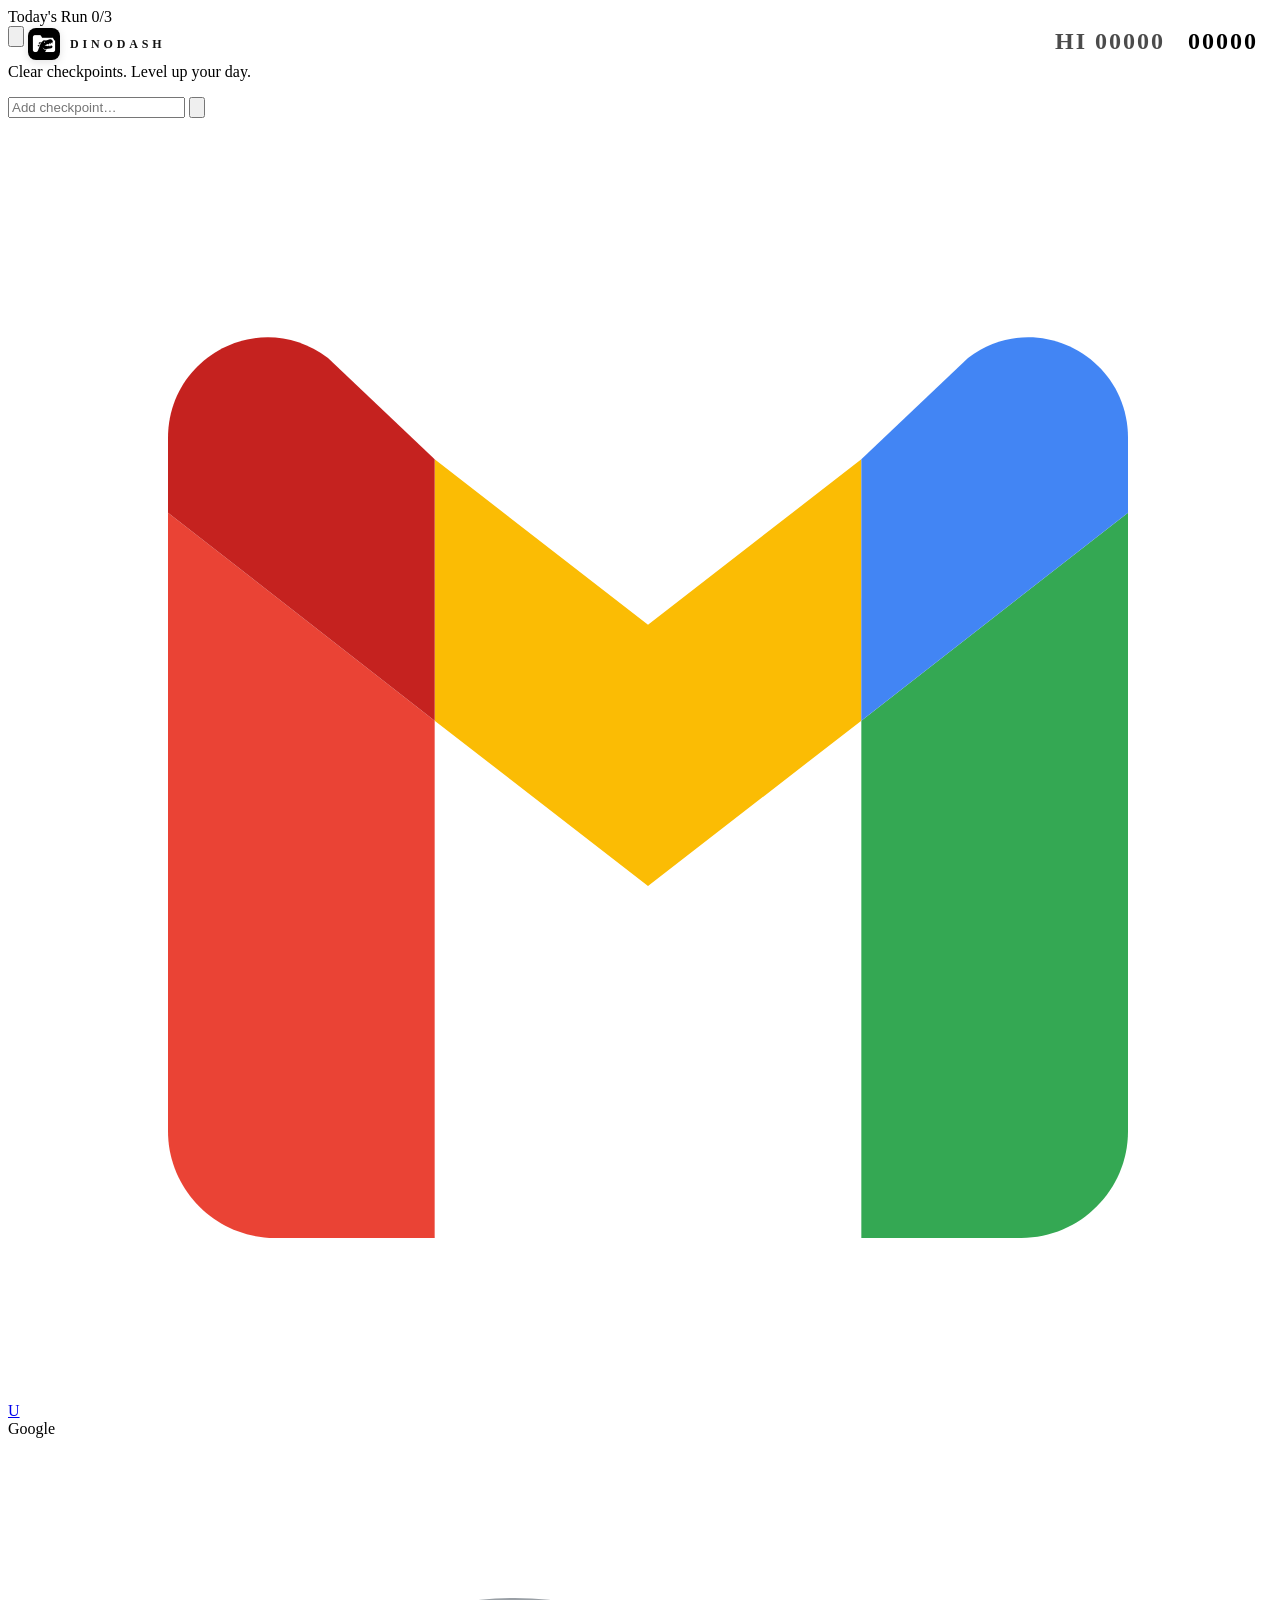
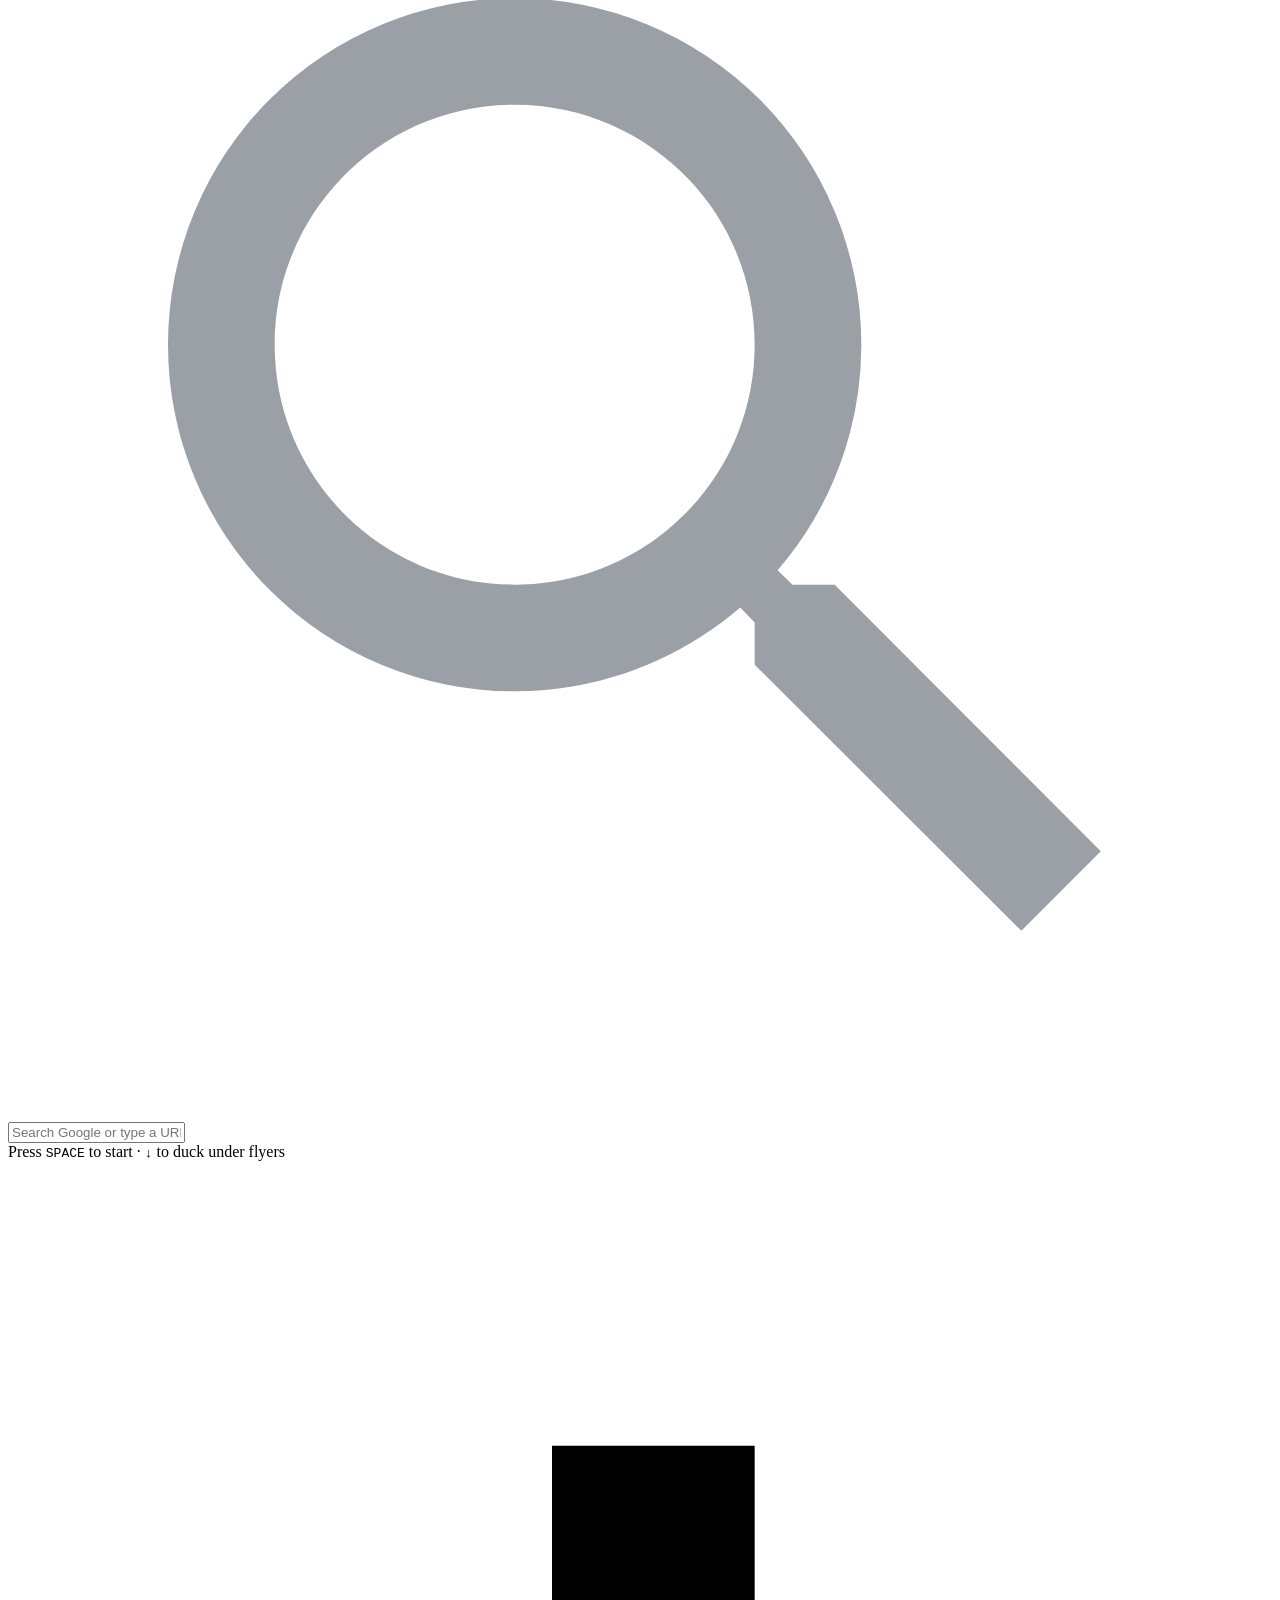
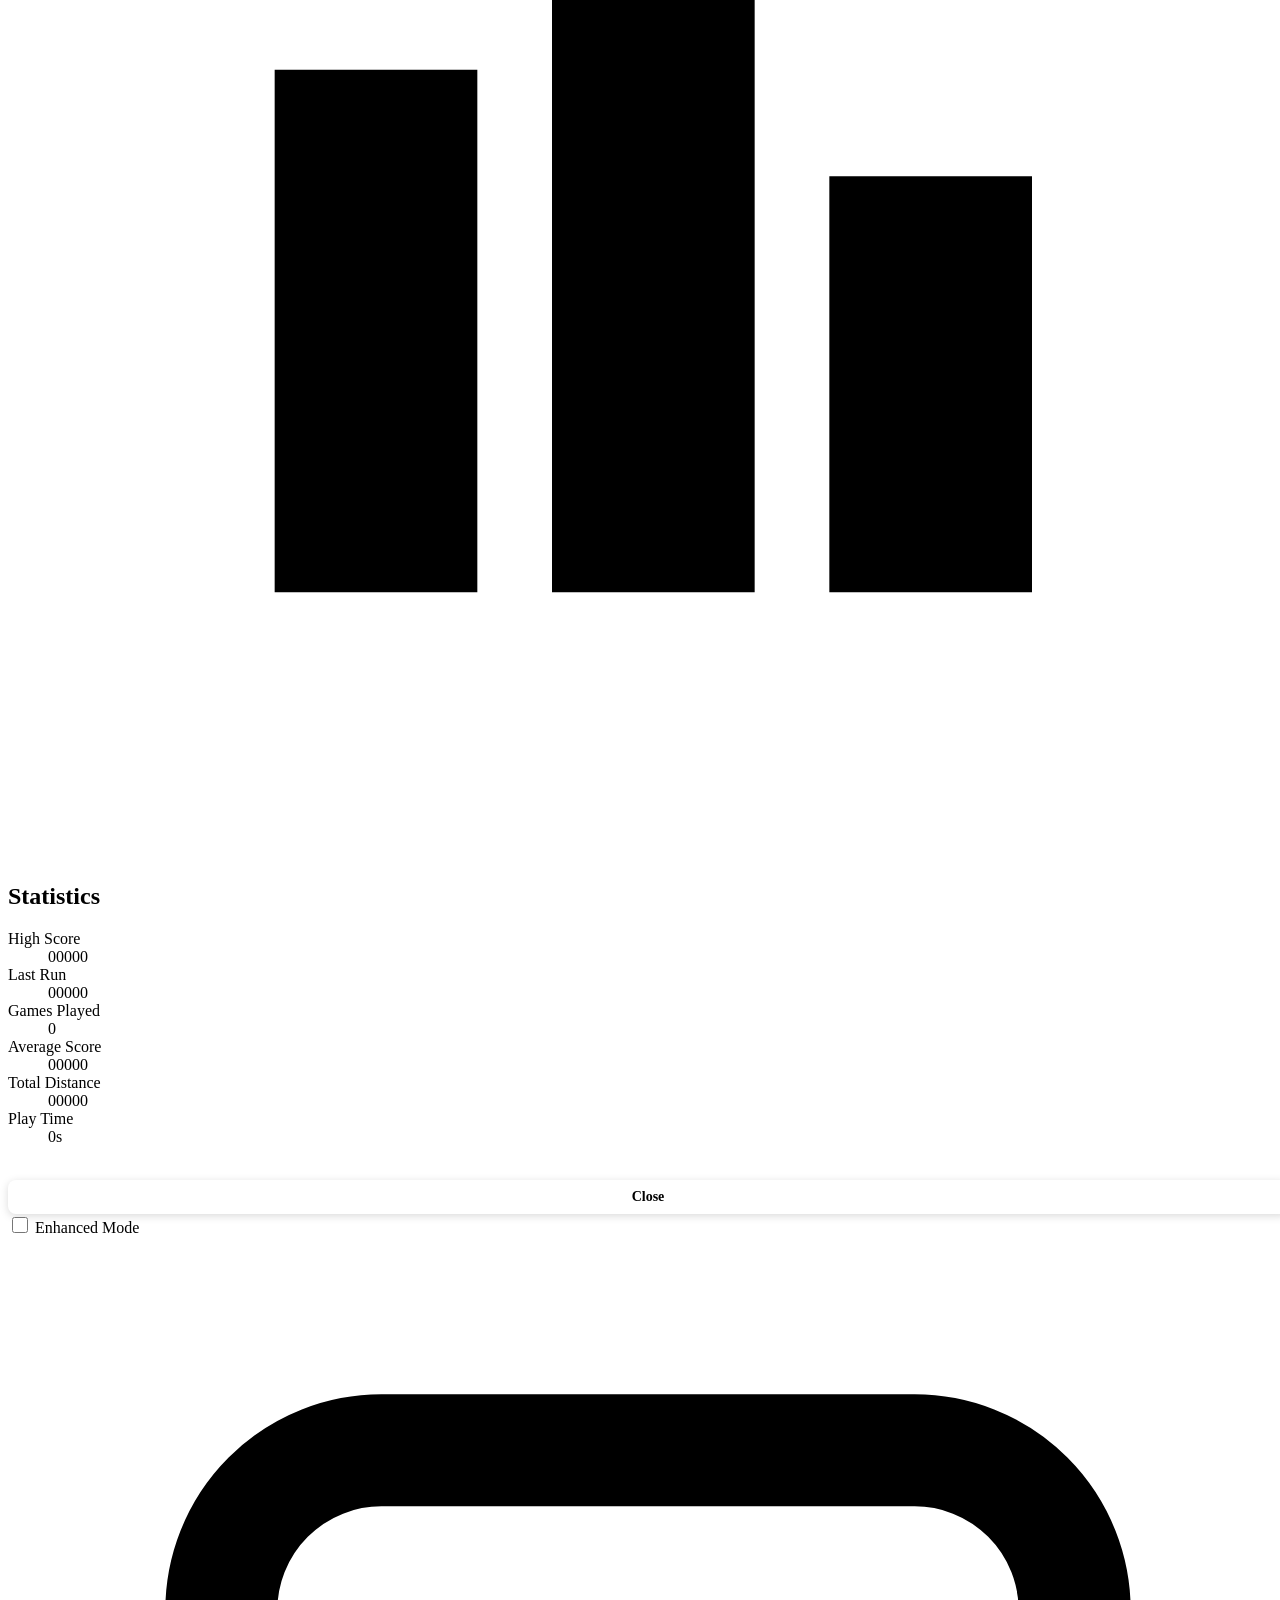
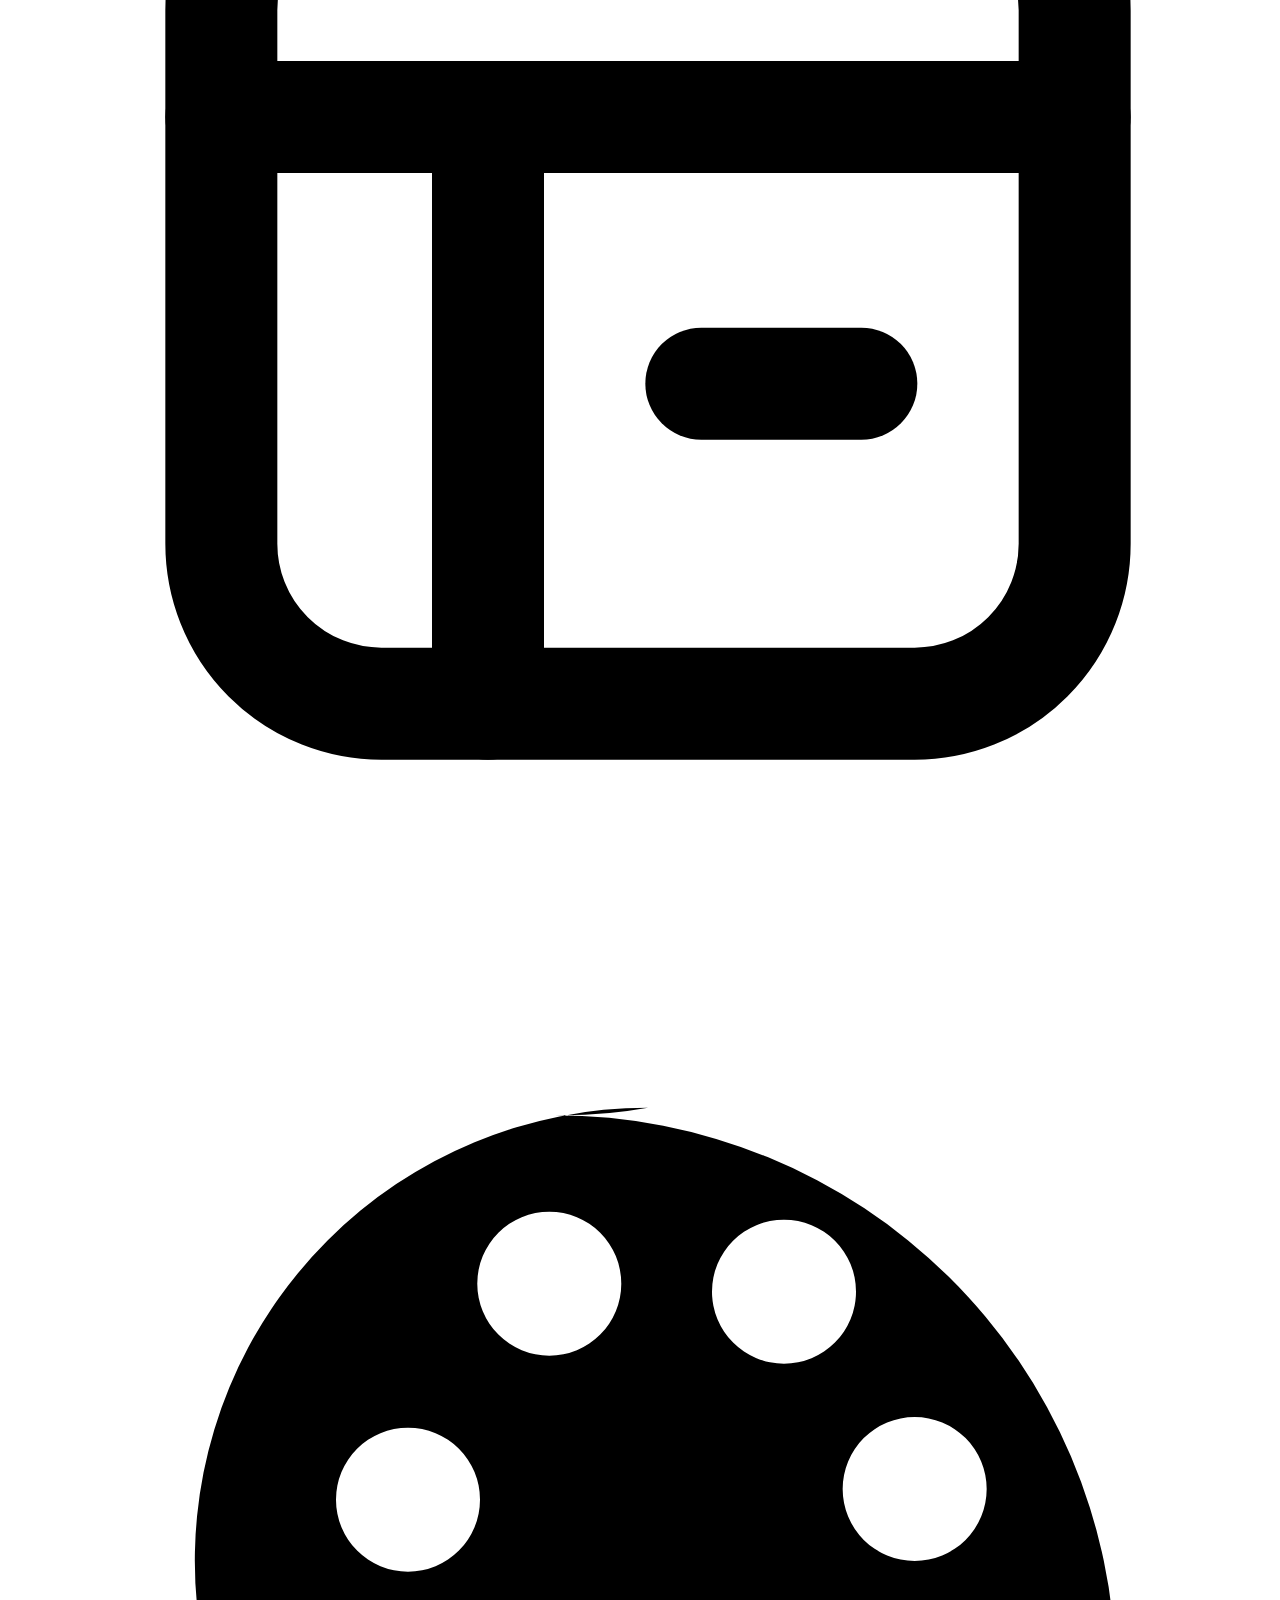
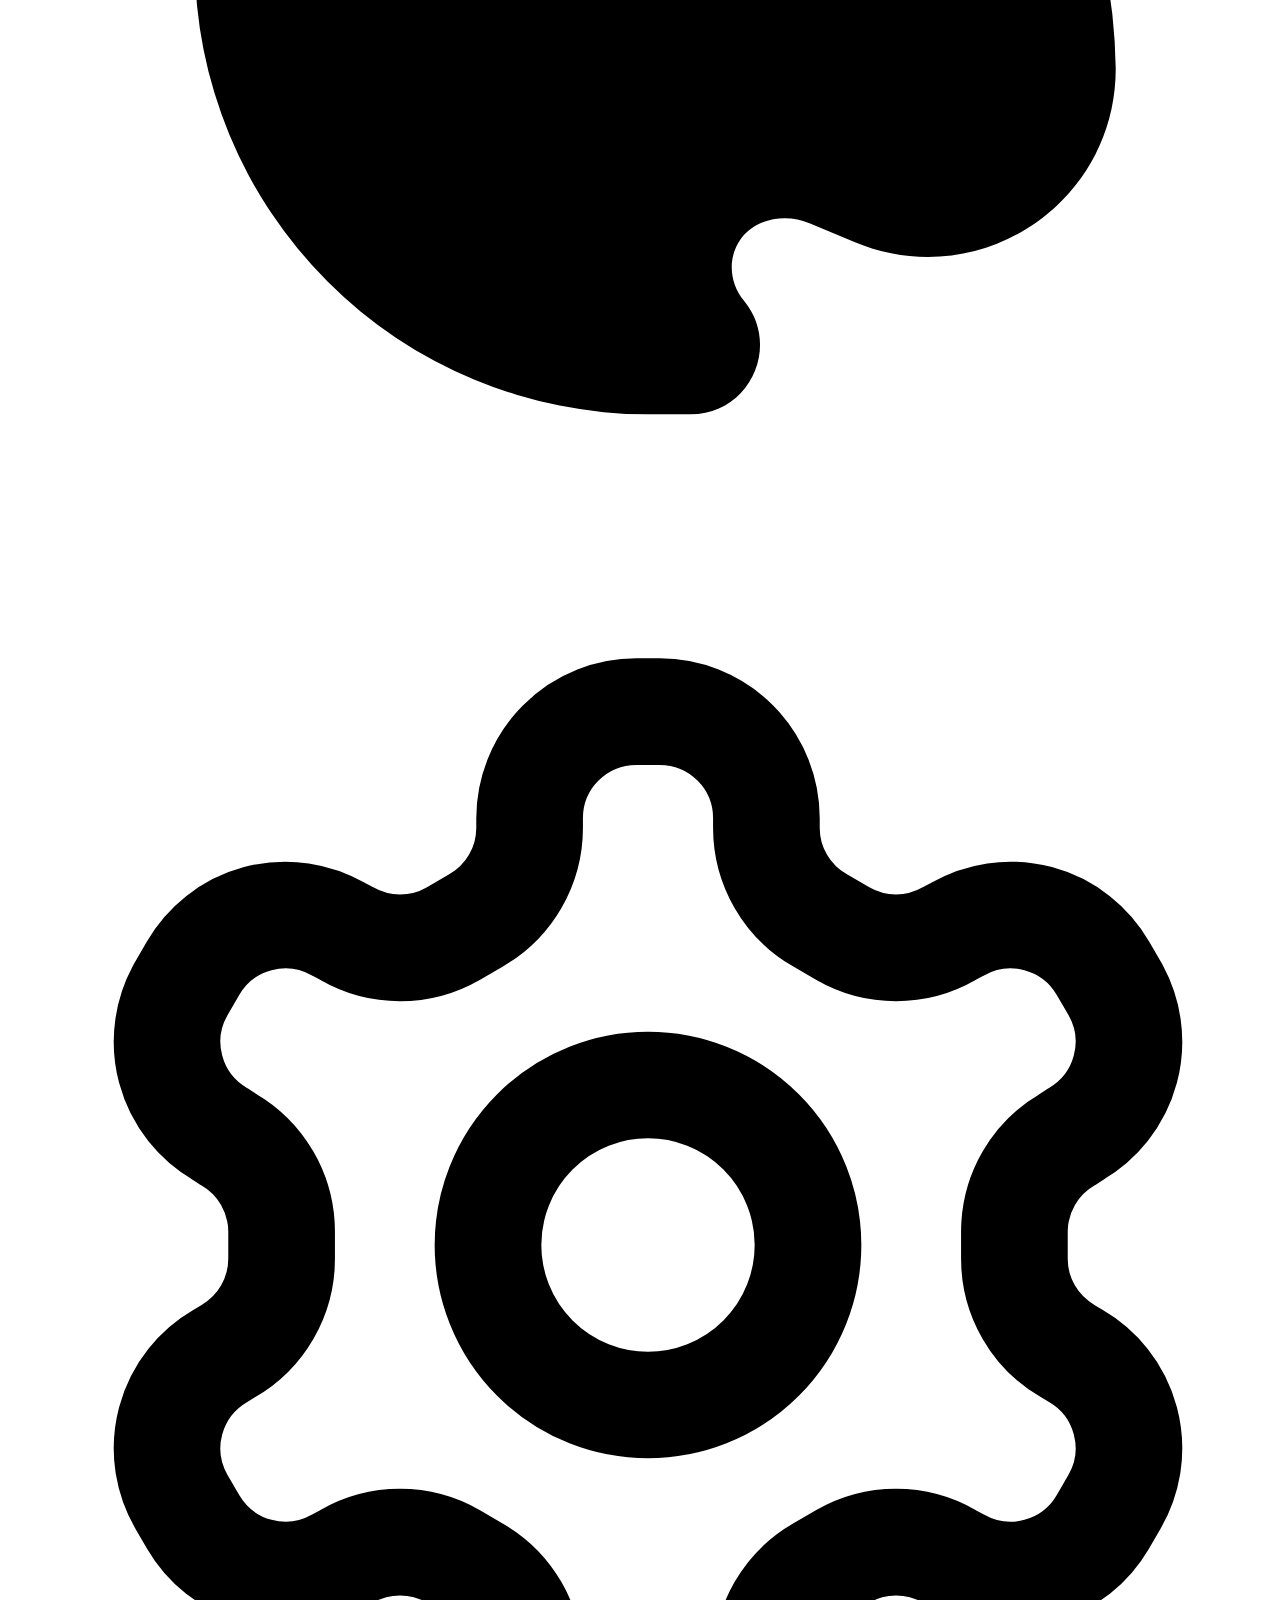
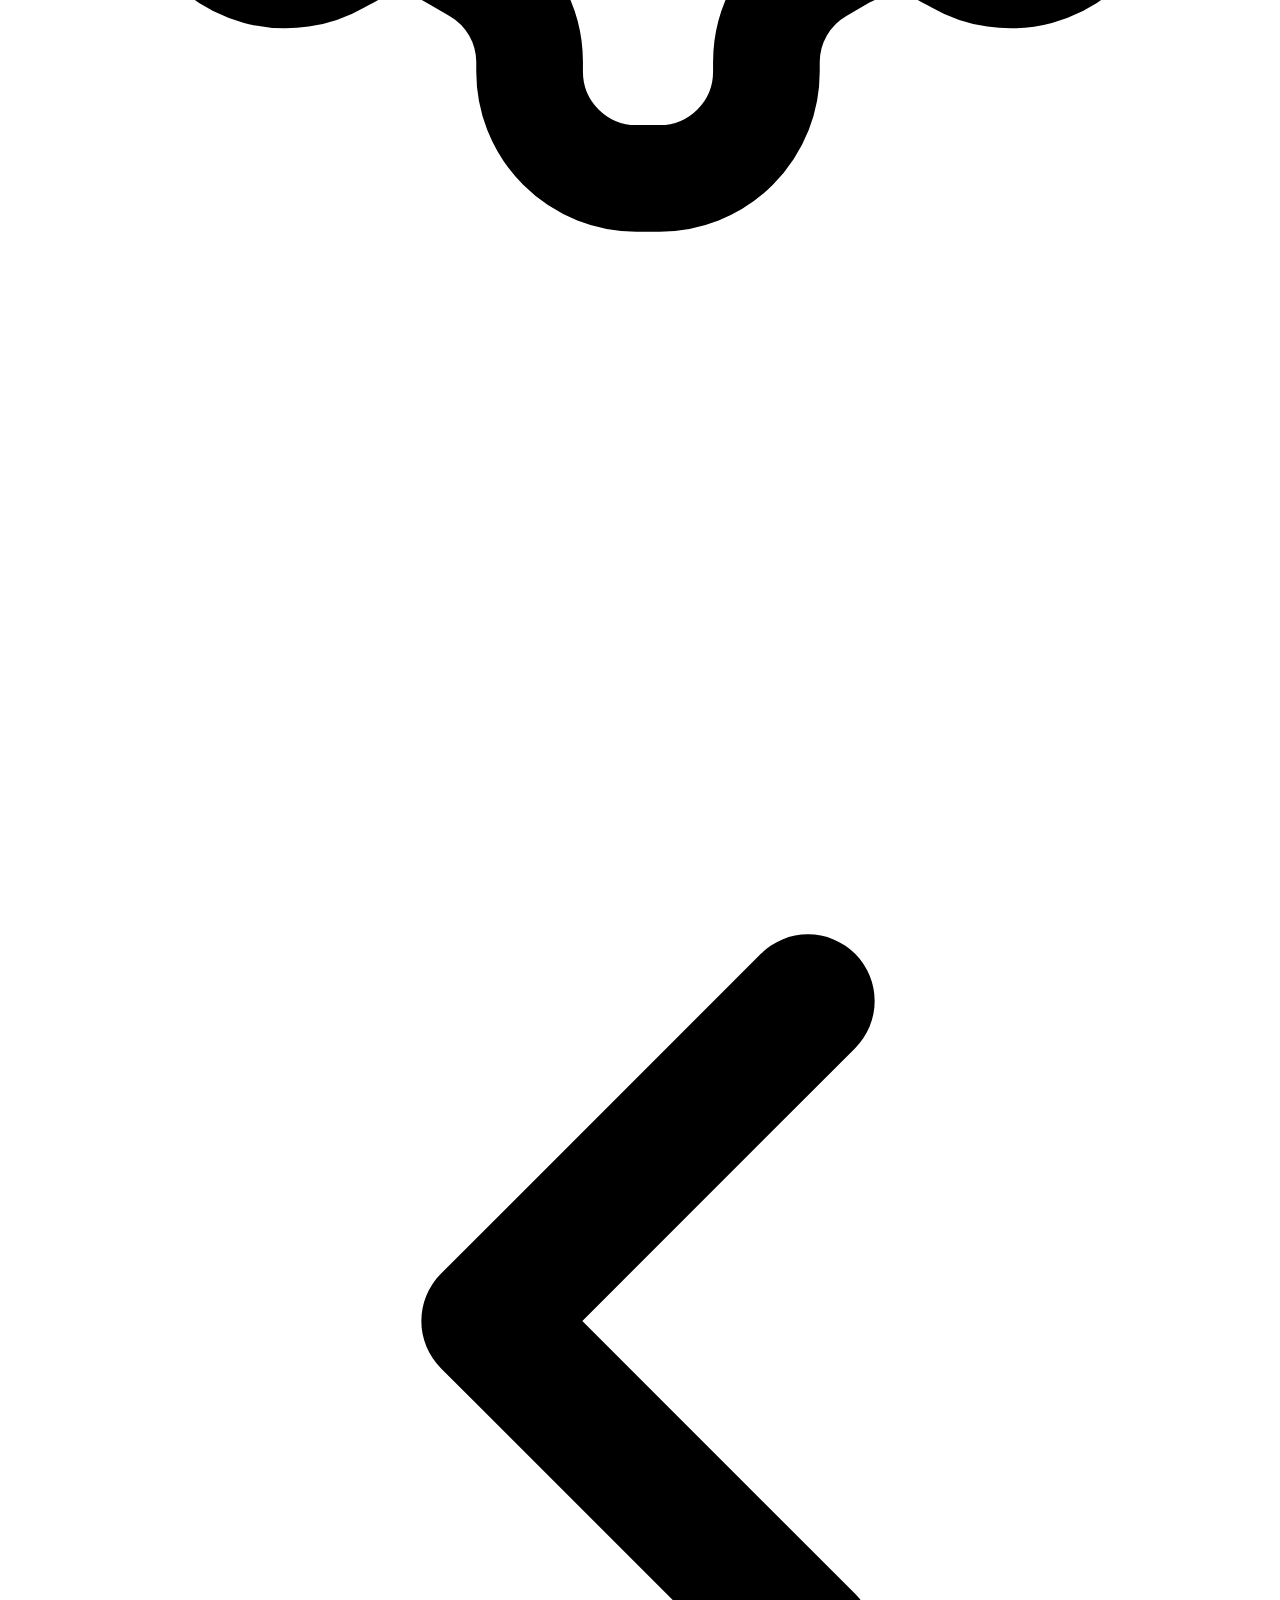
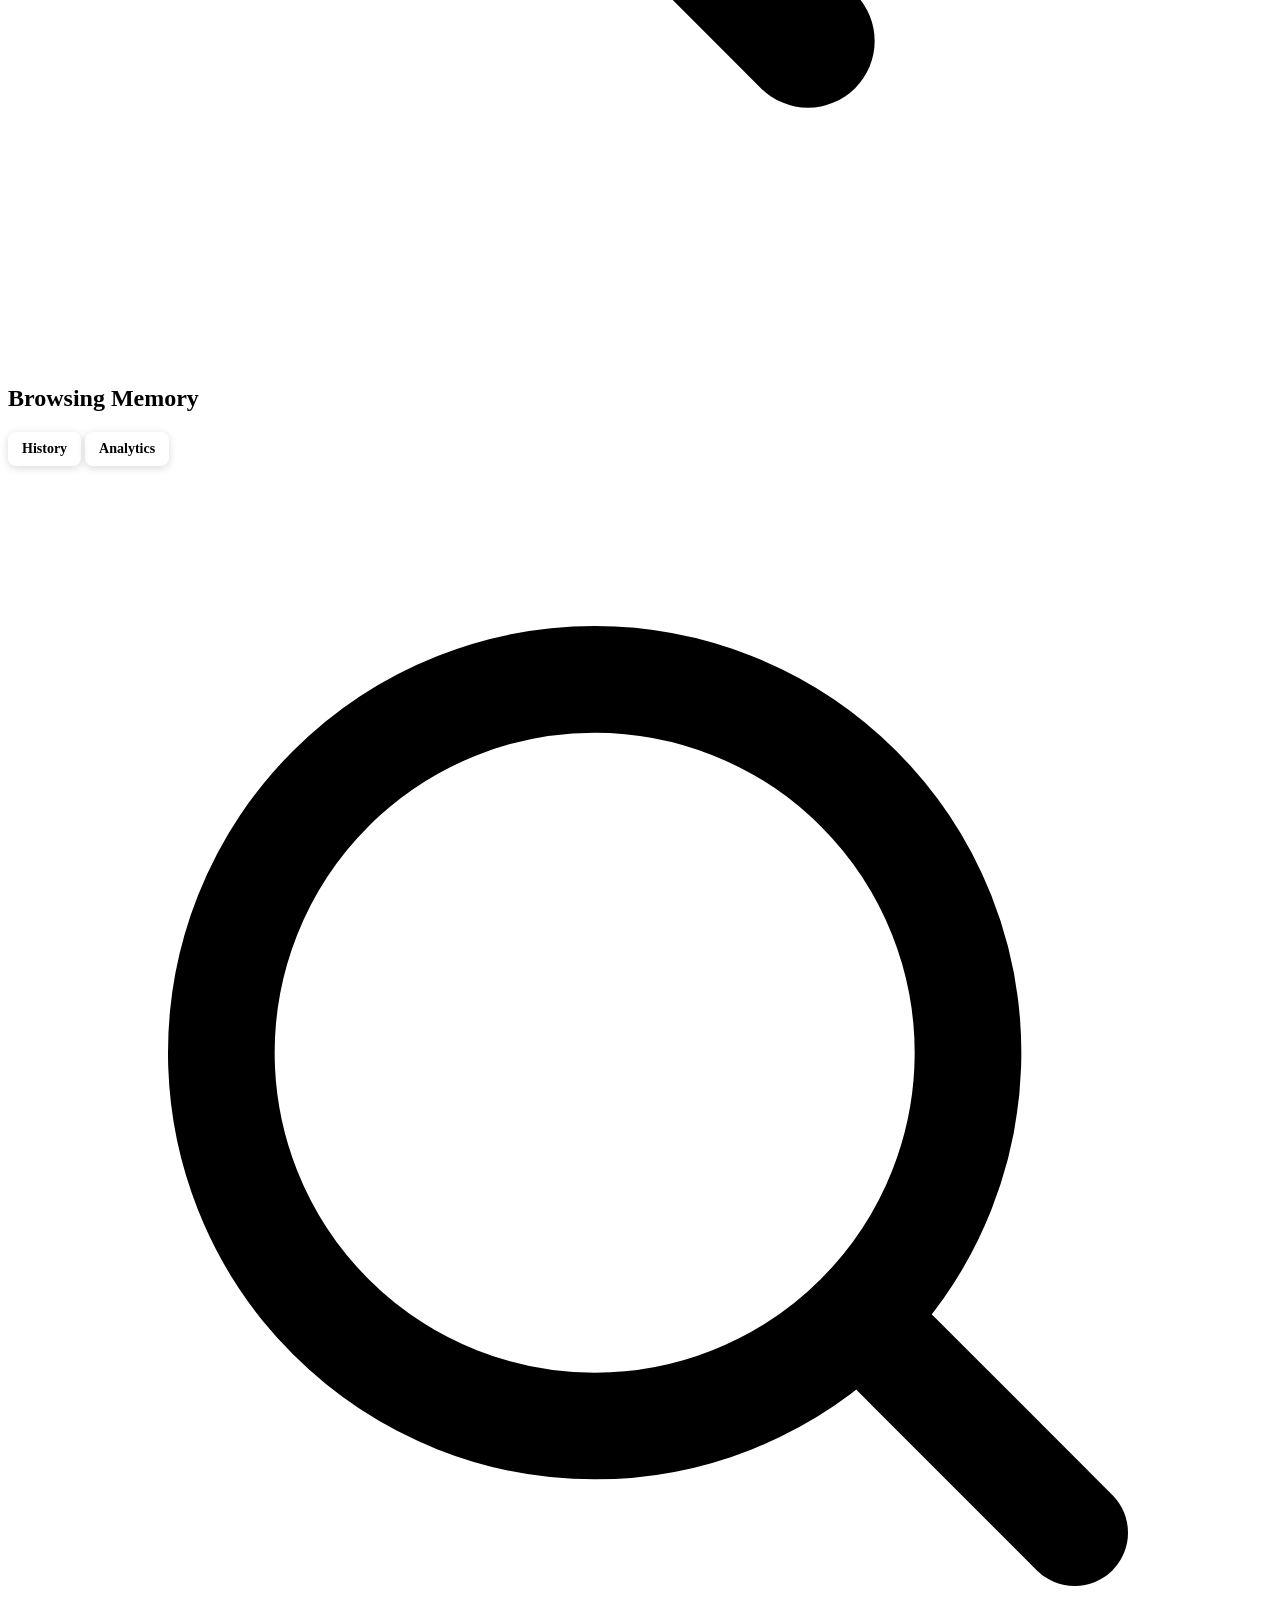
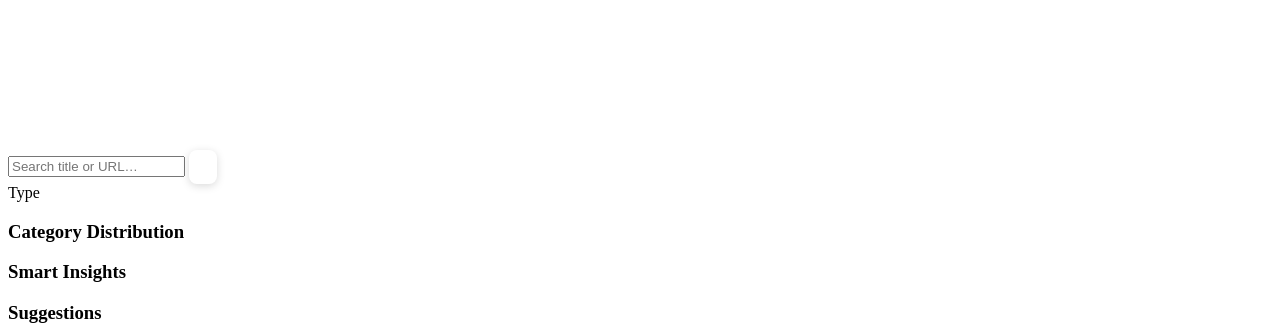
==== commit c6a89074: "popup and history widget permission updated" ====
--- a/src/index.html
+++ b/src/index.html
@@ -14,12 +14,14 @@
 
         <!-- UI Overlay -->
         <div id="ui-layer">
-            <div id="newtab-brand" class="newtab-brand" aria-label="DinoDash">
+            <a id="newtab-brand" class="newtab-brand" aria-label="DinoDash"
+               href="https://use-dino-dash.vercel.app/" target="_blank" rel="noopener noreferrer"
+               data-tooltip="Visit DinoDash site" data-tooltip-position="top-start">
                 <img class="newtab-brand__logo brand-logo"
                     src="../assets/brand/logo-dark.webp"
                     alt="DinoDash" width="32" height="32" decoding="async">
                 <span class="newtab-brand__text">DinoDash</span>
-            </div>
+            </a>
 
             <div id="score-container">
                 <span id="score-label">HI <span id="hi-score">00000</span></span>
@@ -226,8 +228,92 @@
                     <label>Music/SFX</label>
                     <input type="checkbox" id="toggle-audio" checked>
                 </div>
+                <div class="setting-row">
+                    <label>System Messages</label>
+                    <input type="checkbox" id="toggle-messages" checked>
+                </div>
+                <a class="settings-link" id="settings-docs-link"
+                   href="https://use-dino-dash.vercel.app/docs"
+                   target="_blank" rel="noopener noreferrer"
+                   data-tooltip="Read the DinoDash docs" data-tooltip-position="top">
+                    <svg xmlns="http://www.w3.org/2000/svg" viewBox="0 0 24 24" fill="none" stroke="currentColor" stroke-width="2" stroke-linecap="round" stroke-linejoin="round" aria-hidden="true">
+                        <path d="M4 19.5A2.5 2.5 0 0 1 6.5 17H20"/>
+                        <path d="M6.5 2H20v20H6.5A2.5 2.5 0 0 1 4 19.5v-15A2.5 2.5 0 0 1 6.5 2z"/>
+                    </svg>
+                    <span>Documentation</span>
+                </a>
                 <button id="close-settings">Close</button>
             </div>
+
+            <!-- History Sidebar Tab Handle -->
+            <div id="history-sidebar-tab" class="history-sidebar-tab" role="button" tabindex="0" aria-label="Toggle history panel" data-tooltip="Browsing History" data-tooltip-position="left" data-widget="historyTab">
+                <svg class="history-sidebar-tab__chevron" xmlns="http://www.w3.org/2000/svg" viewBox="0 0 24 24" fill="none" stroke="currentColor" stroke-width="2.5" stroke-linecap="round" stroke-linejoin="round">
+                    <polyline points="15 18 9 12 15 6"/>
+                </svg>
+            </div>
+
+            <!-- History Sidebar Panel -->
+            <aside id="history-panel" class="history-sidebar hidden" aria-label="History" data-widget="historyTab">
+                <header class="history-sidebar__header">
+                    <h2 class="history-sidebar__title">Browsing Memory</h2>
+                </header>
+
+                <!-- Tab Segmented Controls -->
+                <div class="history-tabs-container">
+                    <div class="history-tabs" data-active="history">
+                        <div class="history-tabs-slider"></div>
+                        <button type="button" class="history-tab-btn is-active" data-tab="history"
+                                data-tooltip="Recent pages, pinned items, and quick search" data-tooltip-position="top">History</button>
+                        <button type="button" class="history-tab-btn" data-tab="analytics"
+                                data-tooltip="Browsing breakdown with smart suggestions" data-tooltip-position="top">Analytics</button>
+                    </div>
+                </div>
+
+                <!-- Filter controls -->
+                <div id="history-filters" class="history-filters">
+                    <div class="history-sidebar__search-container">
+                        <span class="history-sidebar__search-icon" aria-hidden="true">
+                            <svg viewBox="0 0 24 24" fill="none" stroke="currentColor" stroke-width="2" stroke-linecap="round" stroke-linejoin="round">
+                                <circle cx="11" cy="11" r="7"/>
+                                <line x1="20" y1="20" x2="16.65" y2="16.65"/>
+                            </svg>
+                        </span>
+                        <input type="text" id="history-search-input" placeholder="Search title or URL…" autocomplete="off" spellcheck="false"
+                               data-tooltip="Filter by title or URL" data-tooltip-position="left">
+                        <button type="button" id="history-search-clear" class="history-search-clear hidden" aria-label="Clear search"
+                                data-tooltip="Clear search" data-tooltip-position="left">
+                            <svg viewBox="0 0 24 24" fill="none" stroke="currentColor" stroke-width="2.5" stroke-linecap="round" stroke-linejoin="round">
+                                <line x1="18" y1="6" x2="6" y2="18"/>
+                                <line x1="6" y1="6" x2="18" y2="18"/>
+                            </svg>
+                        </button>
+                    </div>
+
+                    <div class="history-filter-row history-filter-row--type">
+                        <span class="filter-label">Type</span>
+                        <div id="history-category-pills" class="history-category-pills" role="group" aria-label="Category filter"></div>
+                    </div>
+                </div>
+
+                <!-- Main smart history list view -->
+                <div id="history-list-container" class="history-sidebar__list" role="list"></div>
+
+                <!-- Browsing Insights view -->
+                <div id="history-insights-container" class="history-sidebar__insights hidden">
+                    <div class="insights-section">
+                        <h3 class="insights-title">Category Distribution</h3>
+                        <div id="insights-categories-list" class="insights-categories-list"></div>
+                    </div>
+                    <div class="insights-section">
+                        <h3 class="insights-title">Smart Insights</h3>
+                        <div id="insights-summary" class="insights-summary"></div>
+                    </div>
+                    <div class="insights-section">
+                        <h3 class="insights-title">Suggestions</h3>
+                        <div id="insights-suggestions" class="insights-suggestions"></div>
+                    </div>
+                </div>
+            </aside>
         </div>
     </div>
 
